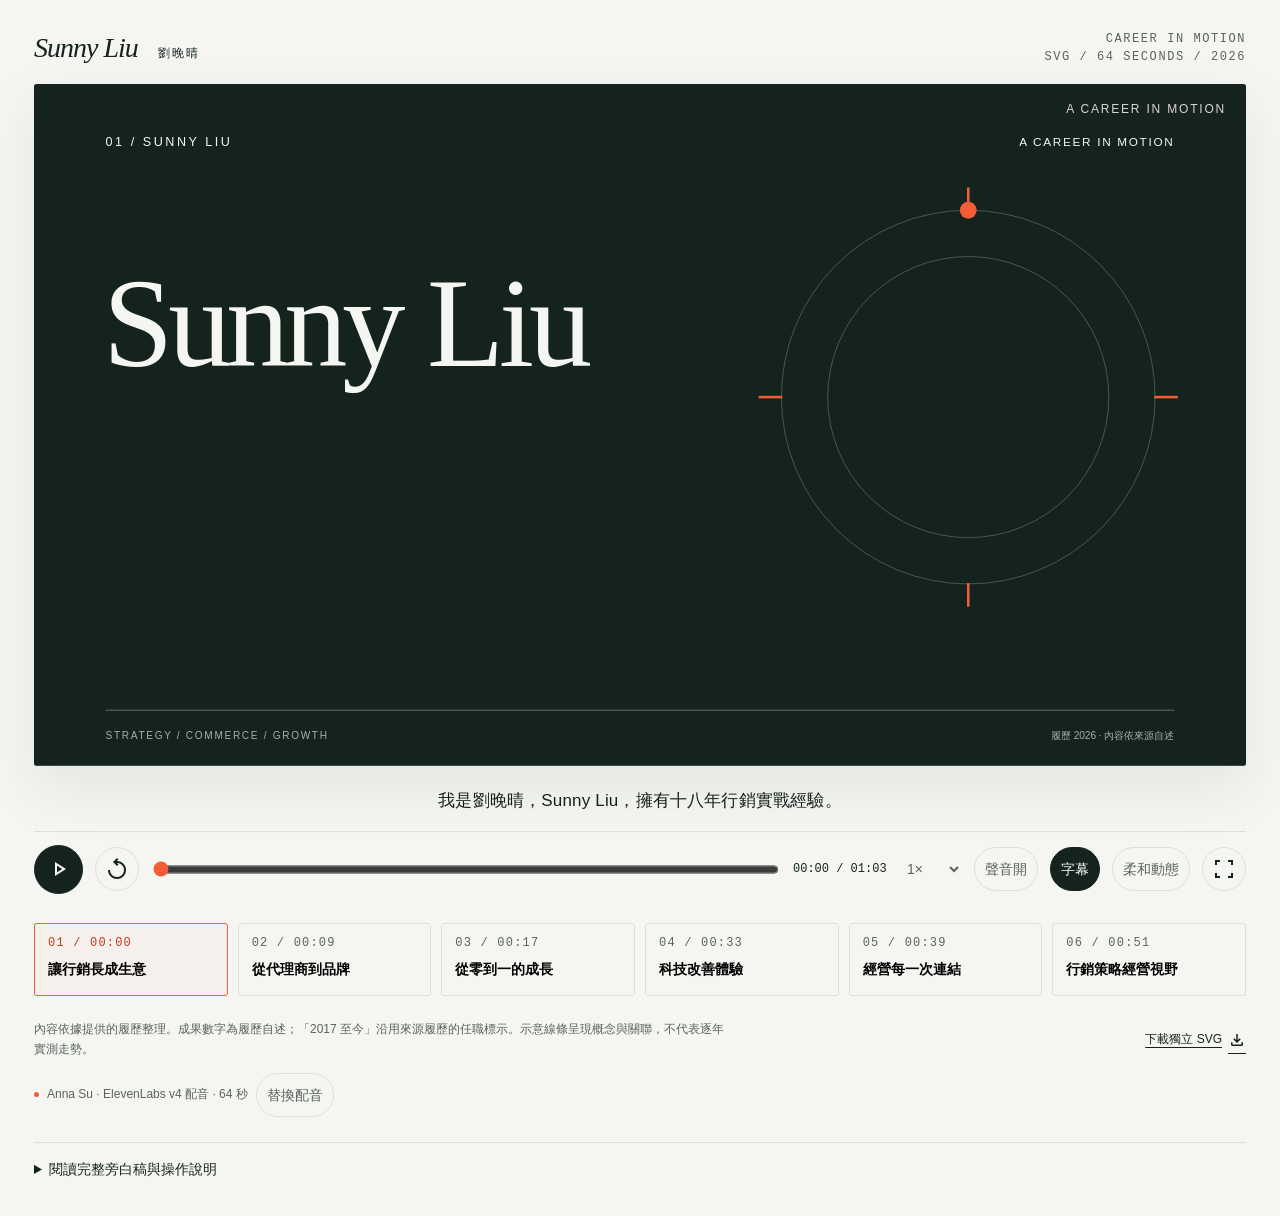
==== intro/index.html @ 987c5d1f "Publish approved Sunny Liu résumé v4" ====
<!doctype html>
<html lang="zh-Hant">
<head><meta charset="utf-8"><meta name="viewport" content="width=device-width,initial-scale=1"><title>Sunny Liu 劉晚晴｜SVG 職涯介紹</title><meta name="description" content="以 SVG 動態敘事呈現 Sunny Liu 的品牌行銷與電商成長經驗。"><style>
:root{--paper:#F5F6F2;--ink:#15231F;--red:#F35D38;--muted:#58645C;--line:#DDE1D9;--panel:#E9ECE4;color-scheme:light}*{box-sizing:border-box}body{margin:0;background:var(--paper);color:var(--ink);font:15px/1.6 -apple-system,BlinkMacSystemFont,'Noto Sans CJK TC','Microsoft JhengHei',sans-serif}button,input,select{font:inherit}button,select{cursor:pointer}button:focus-visible,a:focus-visible,input:focus-visible,select:focus-visible{outline:3px solid var(--red);outline-offset:4px}button{touch-action:manipulation}header{max-width:1360px;padding:30px 34px 18px;margin:auto;display:flex;align-items:center;justify-content:space-between;gap:18px}.wordmark{font:italic 28px Georgia,'Times New Roman',serif;letter-spacing:-1px}.edition{font:11px/1.5 ui-monospace,monospace;letter-spacing:.13em;color:var(--muted);text-align:right}main{max-width:1360px;margin:auto;padding:0 34px 36px}.stage-wrap{position:relative;background:var(--ink);border-radius:3px;overflow:hidden;box-shadow:0 22px 58px #15231F14}.stage-wrap svg{display:block;width:100%;height:auto;aspect-ratio:16/9}.stage-wrap:fullscreen{display:grid;place-items:center;background:var(--ink)}.stage-wrap:fullscreen svg{max-height:100vh;width:auto;max-width:100vw}.top-indicator{position:absolute;right:20px;top:16px;color:#f5f6f2;mix-blend-mode:difference;font-size:10px;letter-spacing:.15em;pointer-events:none}.captions{min-height:65px;display:flex;align-items:center;justify-content:center;max-width:980px;margin:0 auto;text-align:center;padding:16px 18px 12px;font-size:17px;font-weight:500;letter-spacing:.01em}.captions.off{visibility:hidden}.transport{display:flex;align-items:center;gap:12px;flex-wrap:wrap;padding:13px 0;border-top:1px solid var(--line)}.iconbtn{display:grid;place-items:center;width:42px;height:42px;padding:0;border:1px solid var(--line);border-radius:50%;color:var(--ink);background:transparent}.iconbtn:hover{background:#E4E8DF}.iconbtn svg{width:17px;height:17px}.play{background:var(--ink);border-color:var(--ink);color:var(--paper);width:49px;height:49px}.play:hover{background:#32433B}.timeline{flex:1;min-width:130px;accent-color:var(--red);cursor:pointer;height:23px}.clock{font:12px ui-monospace,monospace;min-width:95px;white-space:nowrap}.speed{border:0;background:transparent;padding:8px 3px;color:var(--muted);font-size:12px}.textbtn{padding:7px 10px;border:1px solid var(--line);border-radius:25px;background:transparent;color:var(--muted);font-size:12px;white-space:nowrap}.textbtn[aria-pressed="true"]{background:var(--ink);border-color:var(--ink);color:var(--paper)}.chapters{display:grid;grid-template-columns:repeat(6,1fr);gap:10px;margin:16px 0 24px}.chapter{padding:12px 13px 14px;border:1px solid var(--line);background:transparent;text-align:left;position:relative;overflow:hidden;border-radius:3px}.chapter small{display:block;color:var(--muted);font:10px ui-monospace,monospace;letter-spacing:.1em;margin-bottom:6px}.chapter span{font-size:13px;font-weight:600}.chapter[aria-current="true"]{border-color:var(--red);background:#F35D3809}.chapter[aria-current="true"] small{color:#B6381C}.chapter:after{content:'';position:absolute;bottom:0;left:0;height:2px;width:var(--progress,0%);background:var(--red)}.bottom{display:flex;justify-content:space-between;gap:24px;color:var(--muted);font-size:11px}.bottom p{margin:0;max-width:700px}.bottom a{color:var(--ink);text-underline-offset:4px;white-space:nowrap}.audio-note{display:flex;align-items:center;gap:8px;margin-top:14px;color:var(--muted);font-size:11px}.status-dot{width:5px;height:5px;border-radius:50%;background:var(--red)}details{border-top:1px solid var(--line);margin-top:25px;padding-top:15px;color:var(--muted);font-size:13px}summary{cursor:pointer;color:var(--ink)}.transcript{max-width:850px;columns:2;column-gap:30px}.transcript p{break-inside:avoid}input[type=file]{display:none}.noscript{background:#ffe9c6;padding:12px}body.embed header,body.embed .bottom,body.embed details{display:none}body.embed main{padding:0}body.embed .stage-wrap{border-radius:0;box-shadow:none}body.embed .transport,body.embed .chapters{margin-left:16px;margin-right:16px}body.embed .captions{font-size:15px}body.embed .audio-note{margin-left:16px;margin-bottom:15px}@media(max-width:760px){header{padding:18px 18px 12px}.wordmark{font-size:24px}.edition{font-size:9px}main{padding:0 14px 24px}.captions{font-size:14px;min-height:78px;padding:13px 10px;line-height:1.75}.transport{gap:9px}.play{width:43px;height:43px}.iconbtn{width:36px;height:36px}.timeline{flex:1;min-width:80px}.clock{font-size:10px;min-width:auto}.speed{font-size:11px}.transport .optional{display:inline-grid}.chapters{grid-template-columns:repeat(3,1fr);gap:7px;margin:12px 0 19px}.chapter{padding:10px}.chapter span{font-size:12px}.chapter small{font-size:9px}.bottom{display:block}.bottom a{display:inline-block;margin-top:10px}.transcript{columns:1}.top-indicator{font-size:7px;top:10px;right:12px}}@media(prefers-reduced-motion:reduce){*{scroll-behavior:auto!important}}
button.iconbtn,button.textbtn,.speed{min-width:44px;min-height:44px}.textbtn{font-size:14px}.speed{font-size:14px}.clock{min-height:44px;display:flex;align-items:center}@media(max-width:760px){.transport{gap:8px}.iconbtn{width:44px;height:44px}.captions{min-height:78px}.edition{font-size:10px}.audio-note{flex-wrap:wrap}.audio-note span{flex:1;min-width:120px}}
</style><style>/* Integrated accessibility refinement. */:root{--muted:#58645c}body{font-size:16px}.edition,.clock,.speed,.textbtn,.chapter small,.bottom,.audio-note,.top-indicator{font-size:12px}.chapter span,details,.speed,.textbtn{font-size:14px}.chapter[aria-current="true"] small{color:#bc3d20}.textbtn,.iconbtn{min-height:44px;min-width:44px}@media(max-width:760px){.edition,.clock,.chapter small,.bottom,.audio-note{font-size:12px}.chapter span,.speed,.textbtn{font-size:14px}.captions{font-size:16px}.iconbtn,.play{width:44px;height:44px}.transport{gap:8px}.clock{width:calc(100% - 160px);order:5}.timeline{min-width:100px}.chapter{padding:10px 7px}body.embed .captions{font-size:16px}}</style><style>/* Official Google Material Symbols subset embedded for offline playback. */@font-face{font-family:'Material Symbols Outlined';font-style:normal;font-weight:400;font-display:block;src:url([data-uri]) format('truetype')}.mi{font-family:'Material Symbols Outlined';font-weight:400;font-style:normal;font-size:24px;line-height:1;letter-spacing:normal;text-transform:none;display:inline-flex;align-items:center;justify-content:center;white-space:nowrap;word-wrap:normal;direction:ltr;vertical-align:middle;font-feature-settings:'liga';-webkit-font-feature-settings:'liga';-webkit-font-smoothing:antialiased;user-select:none;flex-shrink:0}.sr-only{position:absolute!important;width:1px!important;height:1px!important;padding:0!important;margin:-1px!important;overflow:hidden!important;clip:rect(0,0,0,0)!important;white-space:nowrap!important;border:0!important}.iconbtn .mi{font-size:24px}.bottom a{display:inline-flex;align-items:center;gap:6px}.bottom a .mi{font-size:18px}</style></head><body>
<header><div class="wordmark">Sunny Liu<span style="font:12px sans-serif;letter-spacing:.16em;margin-left:20px">劉晚晴</span></div><div class="edition">CAREER IN MOTION<br>SVG / 64 SECONDS / 2026</div></header>
<main><noscript><p class="noscript">此播放器需要 JavaScript。您可以開啟同資料夾的 sunny-liu-intro.svg 觀看獨立 SVG 動畫，或閱讀下方文字稿。</p></noscript><section aria-label="SVG 職涯介紹動畫" class="stage-wrap" id="stageWrap"><svg xmlns="http://www.w3.org/2000/svg" id="film" viewBox="0 0 1440 810" role="img" aria-labelledby="filmTitle filmDesc"><title id="filmTitle">Sunny Liu 劉晚晴：行銷策略，經營視野</title><desc id="filmDesc">64 秒 SVG 職涯介紹：十八年行銷，從廣告代理到寶島眼鏡電商，年營收從五十萬到破億，站內轉換率提升百分之十，CPA 降低百分之二十五以上，會員再購率百分之三十四。所有數字來自提供的履歷。</desc><rect x="0" y="0" width="1440" height="810" rx="0" fill="#F5F6F2" /><g class="scene" id="scene-0" data-start="0" style="display:inline"><rect x="0" y="0" width="1440" height="810" rx="0" fill="#15231F" /><text x="85" y="74" font-family="Arial,Noto Sans CJK TC,Microsoft JhengHei,sans-serif" font-size="15" font-weight="500" fill="#F5F6F2" text-anchor="start" letter-spacing="3">01  /  SUNNY LIU</text><text x="1355" y="74" font-family="Arial,Noto Sans CJK TC,Microsoft JhengHei,sans-serif" font-size="14" font-weight="400" fill="#F5F6F2" text-anchor="end" letter-spacing="2">A CAREER IN MOTION</text><text x="82" y="335" font-family="Georgia,Times New Roman,serif" font-size="150" font-weight="400" fill="#F5F6F2" text-anchor="start" letter-spacing="-6">Sunny Liu</text><g data-in="0.193856" data-dur="0.697881" data-dx="0" data-dy="28"><text x="91" y="430" font-family="Arial,Noto Sans CJK TC,Microsoft JhengHei,sans-serif" font-size="62" font-weight="600" fill="#F5F6F2" text-anchor="start" letter-spacing="10">劉晚晴</text></g><g data-in="0.96928" data-dur="0.697881" data-dx="0" data-dy="28"><text x="90" y="559" font-family="Arial,Noto Sans CJK TC,Microsoft JhengHei,sans-serif" font-size="46" font-weight="600" fill="#F5F6F2" text-anchor="start">讓行銷，長成生意。</text></g><g data-in="1.667161" data-dur="0.697881" data-dx="0" data-dy="28"><text x="93" y="611" font-family="Arial,Noto Sans CJK TC,Microsoft JhengHei,sans-serif" font-size="15" font-weight="400" fill="#98A79D" text-anchor="start" letter-spacing="2">MARKETING STRATEGY  ×  BUSINESS MINDSET</text></g><circle cx="1110" cy="372" r="222" fill="none" stroke="#526257" stroke-width="1" /><circle cx="1110" cy="372" r="167" fill="none" stroke="#526257" stroke-width="1" /><path d="M1110 150 A222 222 0 1 1 888 372" fill="none" stroke="#F35D38" stroke-width="8" stroke-linecap="round" stroke-linejoin="round" data-draw="0.116314" data-dur="1.938559" id="introArc" /><g data-travel="introArc" data-period="6.978814" data-offset="0.0"><circle cx="0" cy="0" r="10" fill="#F35D38" stroke="#F35D38" stroke-width="0" /></g><g data-rotate="1110,372,10.316940"><line x1="861" y1="372" x2="889" y2="372" stroke="#F35D38" stroke-width="3" /><line x1="1331" y1="372" x2="1359" y2="372" stroke="#F35D38" stroke-width="3" /><line x1="1110" y1="123" x2="1110" y2="151" stroke="#F35D38" stroke-width="3" /><line x1="1110" y1="593" x2="1110" y2="621" stroke="#F35D38" stroke-width="3" /></g><g data-in="0.387712" data-dur="1.008051" data-dx="0" data-dy="50"><text x="1110" y="412" font-family="Georgia,Times New Roman,serif" font-size="146" font-weight="400" fill="#F35D38" text-anchor="middle">18</text></g><g data-in="1.31822" data-dur="0.697881" data-dx="0" data-dy="28"><text x="1110" y="474" font-family="Arial,Noto Sans CJK TC,Microsoft JhengHei,sans-serif" font-size="23" font-weight="500" fill="#F5F6F2" text-anchor="middle">年 行 銷 實 戰</text></g><line x1="85" y1="744" x2="1355" y2="744" stroke="#697B71" stroke-width="1" /><text x="85" y="778" font-family="Arial,Noto Sans CJK TC,Microsoft JhengHei,sans-serif" font-size="12" font-weight="400" fill="#A4B2A7" text-anchor="start" letter-spacing="2">STRATEGY  /  COMMERCE  /  GROWTH</text><text x="1355" y="778" font-family="Arial,Noto Sans CJK TC,Microsoft JhengHei,sans-serif" font-size="12" font-weight="400" fill="#A4B2A7" text-anchor="end">履歷 2026 · 內容依來源自述</text></g><g class="scene" id="scene-1" data-start="9.15" style="display:none"><rect x="0" y="0" width="1440" height="810" rx="0" fill="#F5F6F2" /><text x="85" y="74" font-family="Arial,Noto Sans CJK TC,Microsoft JhengHei,sans-serif" font-size="15" font-weight="500" fill="#15231F" text-anchor="start" letter-spacing="3">02  /  SUNNY LIU</text><text x="1355" y="74" font-family="Arial,Noto Sans CJK TC,Microsoft JhengHei,sans-serif" font-size="14" font-weight="400" fill="#15231F" text-anchor="end" letter-spacing="2">THE CAREER SHIFT</text><g data-in="0.106261" data-dur="0.637563" data-dx="0" data-dy="28"><text x="85" y="219" font-family="Arial,Noto Sans CJK TC,Microsoft JhengHei,sans-serif" font-size="70" font-weight="700" fill="#15231F" text-anchor="start">從整合行銷</text></g><g data-in="0.495882" data-dur="0.637563" data-dx="0" data-dy="28"><text x="85" y="312" font-family="Arial,Noto Sans CJK TC,Microsoft JhengHei,sans-serif" font-size="70" font-weight="700" fill="#15231F" text-anchor="start">走向品牌經營</text></g><g data-in="0.850084" data-dur="0.637563" data-dx="0" data-dy="28"><text x="90" y="391" font-family="Arial,Noto Sans CJK TC,Microsoft JhengHei,sans-serif" font-size="25" font-weight="400" fill="#58645C" text-anchor="start">把跨媒體的視野</text></g><g data-in="1.098025" data-dur="0.637563" data-dx="0" data-dy="28"><text x="90" y="432" font-family="Arial,Noto Sans CJK TC,Microsoft JhengHei,sans-serif" font-size="25" font-weight="400" fill="#58645C" text-anchor="start">帶進品牌的每一個決策</text></g><path d="M795 192 L795 604" fill="none" stroke="#F35D38" stroke-width="4" stroke-linecap="round" stroke-linejoin="round" data-draw="0.283361" data-dur="2.266891" id="careerLine" /><g data-travel="careerLine" data-period="4.25042" data-offset="0.0"><circle cx="0" cy="0" r="7" fill="#F35D38" stroke="#F35D38" stroke-width="0" /></g><g data-in="0.425042" data-dur="0.637563" data-dx="0" data-dy="28"><circle cx="795" cy="233" r="12" fill="#F5F6F2" stroke="#F35D38" stroke-width="4" /><text x="835" y="230" font-family="Georgia,Times New Roman,serif" font-size="51" font-weight="400" fill="#15231F" text-anchor="start">2008—2017</text><text x="839" y="291" font-family="Arial,Noto Sans CJK TC,Microsoft JhengHei,sans-serif" font-size="27" font-weight="600" fill="#15231F" text-anchor="start">廣告代理｜副業務總監</text><text x="839" y="334" font-family="Arial,Noto Sans CJK TC,Microsoft JhengHei,sans-serif" font-size="20" font-weight="400" fill="#58645C" text-anchor="start">整合行銷 · 跨媒體專案</text></g><g data-in="5.808908" data-dur="0.637563" data-dx="0" data-dy="28"><circle cx="795" cy="488" r="12" fill="#F35D38" stroke="#F35D38" stroke-width="4" /><text x="835" y="486" font-family="Georgia,Times New Roman,serif" font-size="51" font-weight="400" fill="#15231F" text-anchor="start">2017—至今</text><text x="839" y="550" font-family="Arial,Noto Sans CJK TC,Microsoft JhengHei,sans-serif" font-size="33" font-weight="600" fill="#15231F" text-anchor="start">寶島眼鏡</text><text x="839" y="593" font-family="Arial,Noto Sans CJK TC,Microsoft JhengHei,sans-serif" font-size="24" font-weight="400" fill="#58645C" text-anchor="start">行銷部經理／電商事業主管</text></g><g data-in="1.416807" data-dur="0.637563" data-dx="0" data-dy="28"><rect x="90" y="533" width="175" height="113" rx="4" fill="#E6EAE2" /><circle cx="111" cy="557" r="4" fill="#F35D38" stroke="#F35D38" stroke-width="0" /><text x="108" y="590" font-family="Arial,Noto Sans CJK TC,Microsoft JhengHei,sans-serif" font-size="13" font-weight="500" fill="#58645C" text-anchor="start">INSIGHT</text><text x="108" y="622" font-family="Arial,Noto Sans CJK TC,Microsoft JhengHei,sans-serif" font-size="21" font-weight="600" fill="#15231F" text-anchor="start">市場洞察</text></g><g data-in="1.735588" data-dur="0.637563" data-dx="0" data-dy="28"><rect x="288" y="533" width="175" height="113" rx="4" fill="#E6EAE2" /><circle cx="309" cy="557" r="4" fill="#F35D38" stroke="#F35D38" stroke-width="0" /><text x="306" y="590" font-family="Arial,Noto Sans CJK TC,Microsoft JhengHei,sans-serif" font-size="13" font-weight="500" fill="#58645C" text-anchor="start">STRATEGY</text><text x="306" y="622" font-family="Arial,Noto Sans CJK TC,Microsoft JhengHei,sans-serif" font-size="21" font-weight="600" fill="#15231F" text-anchor="start">整合策略</text></g><g data-in="2.05437" data-dur="0.637563" data-dx="0" data-dy="28"><rect x="486" y="533" width="175" height="113" rx="4" fill="#E6EAE2" /><circle cx="507" cy="557" r="4" fill="#F35D38" stroke="#F35D38" stroke-width="0" /><text x="504" y="590" font-family="Arial,Noto Sans CJK TC,Microsoft JhengHei,sans-serif" font-size="13" font-weight="500" fill="#58645C" text-anchor="start">EXECUTION</text><text x="504" y="622" font-family="Arial,Noto Sans CJK TC,Microsoft JhengHei,sans-serif" font-size="21" font-weight="600" fill="#15231F" text-anchor="start">專案執行</text></g><line x1="85" y1="744" x2="1355" y2="744" stroke="#D5DBD2" stroke-width="1" /><text x="85" y="778" font-family="Arial,Noto Sans CJK TC,Microsoft JhengHei,sans-serif" font-size="12" font-weight="400" fill="#58645C" text-anchor="start" letter-spacing="2">STRATEGY  /  COMMERCE  /  GROWTH</text><text x="1355" y="778" font-family="Arial,Noto Sans CJK TC,Microsoft JhengHei,sans-serif" font-size="12" font-weight="400" fill="#58645C" text-anchor="end">履歷 2026 · 內容依來源自述</text></g><g class="scene" id="scene-2" data-start="17.58" style="display:none"><rect x="0" y="0" width="1440" height="810" rx="0" fill="#F5F6F2" /><text x="85" y="74" font-family="Arial,Noto Sans CJK TC,Microsoft JhengHei,sans-serif" font-size="15" font-weight="500" fill="#15231F" text-anchor="start" letter-spacing="3">03  /  SUNNY LIU</text><text x="1355" y="74" font-family="Arial,Noto Sans CJK TC,Microsoft JhengHei,sans-serif" font-size="14" font-weight="400" fill="#15231F" text-anchor="end" letter-spacing="2">BUILD. CONNECT. SCALE.</text><g data-in="0.075681" data-dur="0.681127" data-dx="0" data-dy="28"><text x="85" y="208" font-family="Arial,Noto Sans CJK TC,Microsoft JhengHei,sans-serif" font-size="63" font-weight="700" fill="#15231F" text-anchor="start">從零到一，讓成長發生。</text></g><g data-in="0.454085" data-dur="0.681127" data-dx="0" data-dy="28"><text x="90" y="263" font-family="Arial,Noto Sans CJK TC,Microsoft JhengHei,sans-serif" font-size="25" font-weight="400" fill="#58645C" text-anchor="start">寶島眼鏡｜電商年營收</text></g><g data-in="0.756808" data-dur="0.681127" data-dx="0" data-dy="28"><text x="90" y="463" font-family="Georgia,Times New Roman,serif" font-size="150" font-weight="400" fill="#15231F" text-anchor="start">50</text><text x="259" y="453" font-family="Arial,Noto Sans CJK TC,Microsoft JhengHei,sans-serif" font-size="61" font-weight="600" fill="#15231F" text-anchor="start">萬</text></g><path d="M401 406 C532 406 578 335 743 335 L837 335" fill="none" stroke="#F35D38" stroke-width="5" stroke-linecap="round" stroke-linejoin="round" data-draw="1.513615" data-dur="1.892019" id="revenuePath" /><path d="M819 322 L838 335 L819 348" fill="none" stroke="#F35D38" stroke-width="5" stroke-linecap="round" stroke-linejoin="round" /><g data-travel="revenuePath" data-period="4.540845" data-offset="0.151362"><circle cx="0" cy="0" r="9" fill="#F35D38" stroke="#F35D38" stroke-width="0" /></g><g data-in="2.421784" data-dur="0.946009" data-dx="0" data-dy="55"><text x="912" y="455" font-family="Georgia,Times New Roman,serif" font-size="170" font-weight="400" fill="#F35D38" text-anchor="start">1</text><text x="1001" y="446" font-family="Arial,Noto Sans CJK TC,Microsoft JhengHei,sans-serif" font-size="105" font-weight="600" fill="#F35D38" text-anchor="start">億+</text></g><g data-in="3.481315" data-dur="0.681127" data-dx="0" data-dy="28"><text x="910" y="496" font-family="Arial,Noto Sans CJK TC,Microsoft JhengHei,sans-serif" font-size="23" font-weight="600" fill="#15231F" text-anchor="start">從 50 萬，提升至破億規模</text></g><g data-in="4.01108" data-dur="0.681127" data-dx="0" data-dy="28"><text x="92" y="512" font-family="Arial,Noto Sans CJK TC,Microsoft JhengHei,sans-serif" font-size="17" font-weight="400" fill="#58645C" text-anchor="start">起點至成果｜原履歷未列幣別、達成年度與逐年數值</text></g><path d="M172 617 H1245" fill="none" stroke="#15231F" stroke-width="2" stroke-linecap="round" stroke-linejoin="round" data-draw="9.157371" data-dur="2.270423" id="platformPath" /><g data-in="9.157371" data-dur="0.756808" data-dx="0" data-dy="30"><rect x="90" y="570" width="268" height="103" rx="3" fill="#F5F6F2" stroke="#D5DBD2" /><text x="109" y="602" font-family="Arial,Noto Sans CJK TC,Microsoft JhengHei,sans-serif" font-size="12" font-weight="500" fill="#F35D38" text-anchor="start">01</text><text x="110" y="644" font-family="Arial,Noto Sans CJK TC,Microsoft JhengHei,sans-serif" font-size="27" font-weight="600" fill="#15231F" text-anchor="start">平台規劃</text><circle cx="323" cy="621" r="9" fill="#F5F6F2" stroke="#F35D38" stroke-width="2" /></g><g data-in="9.724977" data-dur="0.756808" data-dx="0" data-dy="30"><rect x="418" y="570" width="268" height="103" rx="3" fill="#F5F6F2" stroke="#D5DBD2" /><text x="437" y="602" font-family="Arial,Noto Sans CJK TC,Microsoft JhengHei,sans-serif" font-size="12" font-weight="500" fill="#F35D38" text-anchor="start">02</text><text x="438" y="644" font-family="Arial,Noto Sans CJK TC,Microsoft JhengHei,sans-serif" font-size="27" font-weight="600" fill="#15231F" text-anchor="start">測試驗證</text><circle cx="651" cy="621" r="9" fill="#F5F6F2" stroke="#F35D38" stroke-width="2" /></g><g data-in="10.292582" data-dur="0.756808" data-dx="0" data-dy="30"><rect x="746" y="570" width="268" height="103" rx="3" fill="#F5F6F2" stroke="#D5DBD2" /><text x="765" y="602" font-family="Arial,Noto Sans CJK TC,Microsoft JhengHei,sans-serif" font-size="12" font-weight="500" fill="#F35D38" text-anchor="start">03</text><text x="766" y="644" font-family="Arial,Noto Sans CJK TC,Microsoft JhengHei,sans-serif" font-size="27" font-weight="600" fill="#15231F" text-anchor="start">金物流整合</text><circle cx="979" cy="621" r="9" fill="#F5F6F2" stroke="#F35D38" stroke-width="2" /></g><g data-in="10.860188" data-dur="0.756808" data-dx="0" data-dy="30"><rect x="1074" y="570" width="268" height="103" rx="3" fill="#F5F6F2" stroke="#D5DBD2" /><text x="1093" y="602" font-family="Arial,Noto Sans CJK TC,Microsoft JhengHei,sans-serif" font-size="12" font-weight="500" fill="#F35D38" text-anchor="start">04</text><text x="1094" y="644" font-family="Arial,Noto Sans CJK TC,Microsoft JhengHei,sans-serif" font-size="27" font-weight="600" fill="#15231F" text-anchor="start">服務營運</text><circle cx="1307" cy="621" r="9" fill="#F5F6F2" stroke="#F35D38" stroke-width="2" /></g><g data-travel="platformPath" data-period="6.05446" data-offset="0.0"><circle cx="0" cy="0" r="5" fill="#F35D38" stroke="#F35D38" stroke-width="0" /></g><line x1="85" y1="744" x2="1355" y2="744" stroke="#D5DBD2" stroke-width="1" /><text x="85" y="778" font-family="Arial,Noto Sans CJK TC,Microsoft JhengHei,sans-serif" font-size="12" font-weight="400" fill="#58645C" text-anchor="start" letter-spacing="2">STRATEGY  /  COMMERCE  /  GROWTH</text><text x="1355" y="778" font-family="Arial,Noto Sans CJK TC,Microsoft JhengHei,sans-serif" font-size="12" font-weight="400" fill="#58645C" text-anchor="end">履歷 2026 · 內容依來源自述</text></g><g class="scene" id="scene-3" data-start="33.7" style="display:none"><rect x="0" y="0" width="1440" height="810" rx="0" fill="#15231F" /><text x="85" y="74" font-family="Arial,Noto Sans CJK TC,Microsoft JhengHei,sans-serif" font-size="15" font-weight="500" fill="#F5F6F2" text-anchor="start" letter-spacing="3">04  /  SUNNY LIU</text><text x="1355" y="74" font-family="Arial,Noto Sans CJK TC,Microsoft JhengHei,sans-serif" font-size="14" font-weight="400" fill="#F5F6F2" text-anchor="end" letter-spacing="2">EXPERIENCE DRIVES CONVERSION</text><g data-in="0.111607" data-dur="0.669643" data-dx="0" data-dy="28"><text x="85" y="197" font-family="Arial,Noto Sans CJK TC,Microsoft JhengHei,sans-serif" font-size="63" font-weight="700" fill="#F5F6F2" text-anchor="start">讓科技，貼近顧客。</text></g><g data-in="0.520833" data-dur="0.669643" data-dx="0" data-dy="28"><text x="91" y="255" font-family="Arial,Noto Sans CJK TC,Microsoft JhengHei,sans-serif" font-size="27" font-weight="400" fill="#B0BBAF" text-anchor="start">AI 推薦 × AR 試戴</text></g><path d="M173 464 C255 377 437 377 522 464 M173 464 C261 538 437 538 522 464" fill="none" stroke="#526257" stroke-width="2" stroke-linecap="round" stroke-linejoin="round" data-draw="0.372024" data-dur="2.083333" id="recommendLoop" /><g data-in="0.520833" data-dur="0.669643" data-dx="0" data-dy="28"><circle cx="173" cy="464" r="14" fill="#F35D38" stroke="#F35D38" stroke-width="0" /><circle cx="173" cy="464" r="29" fill="none" stroke="#526257" stroke-width="1" /></g><g data-in="0.744048" data-dur="0.669643" data-dx="0" data-dy="28"><circle cx="350" cy="395" r="14" fill="#F35D38" stroke="#F35D38" stroke-width="0" /><circle cx="350" cy="395" r="29" fill="none" stroke="#526257" stroke-width="1" /></g><g data-in="0.967262" data-dur="0.669643" data-dx="0" data-dy="28"><circle cx="350" cy="533" r="14" fill="#F35D38" stroke="#F35D38" stroke-width="0" /><circle cx="350" cy="533" r="29" fill="none" stroke="#526257" stroke-width="1" /></g><g data-in="1.190476" data-dur="0.669643" data-dx="0" data-dy="28"><circle cx="522" cy="464" r="14" fill="#F35D38" stroke="#F35D38" stroke-width="0" /><circle cx="522" cy="464" r="29" fill="none" stroke="#526257" stroke-width="1" /></g><path d="M145 446 L186 446 L205 493 Q215 520 247 520 L285 520 Q318 520 323 485 L326 451 Q293 431 256 431 Q218 431 186 446 M326 451 Q349 440 371 451 M371 451 L374 485 Q379 520 412 520 L450 520 Q482 520 492 493 L511 446 Q479 431 441 431 Q404 431 371 451 M511 446 L552 446" fill="none" stroke="#F5F6F2" stroke-width="5" stroke-linecap="round" stroke-linejoin="round" data-draw="0.818452" data-dur="2.157738" id="glassesLine" /><g data-travel="recommendLoop" data-period="4.464286" data-offset="0.0"><circle cx="0" cy="0" r="5" fill="#F35D38" stroke="#F35D38" stroke-width="0" /></g><g data-in="2.008929" data-dur="0.669643" data-dx="0" data-dy="28"><text x="350" y="607" font-family="Arial,Noto Sans CJK TC,Microsoft JhengHei,sans-serif" font-size="21" font-weight="500" fill="#B0BBAF" text-anchor="middle">更貼近需求的推薦與試戴體驗</text></g><line x1="695" y1="322" x2="695" y2="661" stroke="#526257" stroke-width="1" /><g data-in="2.455357" data-dur="0.967262" data-dx="0" data-dy="50"><text x="770" y="516" font-family="Georgia,Times New Roman,serif" font-size="162" font-weight="400" fill="#F35D38" text-anchor="start" letter-spacing="-7">+10%</text></g><g data-in="3.348214" data-dur="0.669643" data-dx="0" data-dy="28"><text x="779" y="586" font-family="Arial,Noto Sans CJK TC,Microsoft JhengHei,sans-serif" font-size="35" font-weight="600" fill="#F5F6F2" text-anchor="start">站內轉換率提升</text></g><g data-in="3.943452" data-dur="0.669643" data-dx="0" data-dy="28"><text x="782" y="636" font-family="Arial,Noto Sans CJK TC,Microsoft JhengHei,sans-serif" font-size="21" font-weight="400" fill="#A5B3A8" text-anchor="start">AI 推薦與 AR 試戴導入成果</text></g><line x1="85" y1="744" x2="1355" y2="744" stroke="#697B71" stroke-width="1" /><text x="85" y="778" font-family="Arial,Noto Sans CJK TC,Microsoft JhengHei,sans-serif" font-size="12" font-weight="400" fill="#A4B2A7" text-anchor="start" letter-spacing="2">STRATEGY  /  COMMERCE  /  GROWTH</text><text x="1355" y="778" font-family="Arial,Noto Sans CJK TC,Microsoft JhengHei,sans-serif" font-size="12" font-weight="400" fill="#A4B2A7" text-anchor="end">履歷 2026 · 內容依來源自述</text></g><g class="scene" id="scene-4" data-start="39.95" style="display:none"><rect x="0" y="0" width="1440" height="810" rx="0" fill="#F5F6F2" /><text x="85" y="74" font-family="Arial,Noto Sans CJK TC,Microsoft JhengHei,sans-serif" font-size="15" font-weight="500" fill="#15231F" text-anchor="start" letter-spacing="3">05  /  SUNNY LIU</text><text x="1355" y="74" font-family="Arial,Noto Sans CJK TC,Microsoft JhengHei,sans-serif" font-size="14" font-weight="400" fill="#15231F" text-anchor="end" letter-spacing="2">EVERY CONNECTION COUNTS</text><g data-in="0.155286" data-dur="0.698788" data-dx="0" data-dy="28"><text x="85" y="193" font-family="Arial,Noto Sans CJK TC,Microsoft JhengHei,sans-serif" font-size="65" font-weight="700" fill="#15231F" text-anchor="start">經營每一次連結</text></g><g data-in="0.621145" data-dur="0.698788" data-dx="0" data-dy="28"><text x="90" y="250" font-family="Arial,Noto Sans CJK TC,Microsoft JhengHei,sans-serif" font-size="26" font-weight="400" fill="#58645C" text-anchor="start">讓通路與會員，形成持續成長的循環</text></g><line x1="722" y1="321" x2="722" y2="677" stroke="#D5DBD2" stroke-width="1" /><path d="M131 362 C238 362 222 438 294 438 M131 515 C238 515 222 438 294 438" fill="none" stroke="#F35D38" stroke-width="3" stroke-linecap="round" stroke-linejoin="round" data-draw="0.854074" data-dur="1.552862" id="omoMerge" /><g data-travel="omoMerge" data-period="5.435017" data-offset="0.0"><circle cx="0" cy="0" r="6" fill="#F35D38" stroke="#F35D38" stroke-width="0" /></g><g data-in="0.621145" data-dur="0.698788" data-dx="0" data-dy="28"><rect x="85" y="331" width="145" height="64" rx="30" fill="#F5F6F2" stroke="#15231F" /><text x="157" y="373" font-family="Arial,Noto Sans CJK TC,Microsoft JhengHei,sans-serif" font-size="22" font-weight="600" fill="#15231F" text-anchor="middle">線上</text><rect x="85" y="484" width="145" height="64" rx="30" fill="#F5F6F2" stroke="#15231F" /><text x="157" y="526" font-family="Arial,Noto Sans CJK TC,Microsoft JhengHei,sans-serif" font-size="22" font-weight="600" fill="#15231F" text-anchor="middle">線下</text></g><g data-in="2.018721" data-dur="0.698788" data-dx="0" data-dy="28"><text x="480" y="469" font-family="Georgia,Times New Roman,serif" font-size="89" font-weight="400" fill="#15231F" text-anchor="middle">−25%+</text><text x="480" y="524" font-family="Arial,Noto Sans CJK TC,Microsoft JhengHei,sans-serif" font-size="24" font-weight="500" fill="#58645C" text-anchor="middle">CPA 降低</text></g><g data-in="2.717508" data-dur="0.698788" data-dx="0" data-dy="28"><text x="90" y="639" font-family="Arial,Noto Sans CJK TC,Microsoft JhengHei,sans-serif" font-size="23" font-weight="600" fill="#15231F" text-anchor="start">OMO 跨通路資源整合</text></g><path d="M1105 351 A129 129 0 1 1 976 480 A129 129 0 0 1 1105 351" fill="none" stroke="#D5DBD2" stroke-width="12" stroke-linecap="round" stroke-linejoin="round" data-draw="5.279731" data-dur="1.941077" id="memberLoop" /><path d="M1105 351 A129 129 0 0 1 1214 549" fill="none" stroke="#F35D38" stroke-width="12" stroke-linecap="round" stroke-linejoin="round" data-draw="5.667946" data-dur="1.630505" id="memberRate" /><g data-travel="memberLoop" data-period="4.658586" data-offset="0.776431"><circle cx="0" cy="0" r="7" fill="#F35D38" stroke="#F35D38" stroke-width="0" /></g><g data-in="5.667946" data-dur="0.698788" data-dx="0" data-dy="28"><text x="1105" y="501" font-family="Georgia,Times New Roman,serif" font-size="91" font-weight="400" fill="#F35D38" text-anchor="middle">34%</text><text x="1105" y="546" font-family="Arial,Noto Sans CJK TC,Microsoft JhengHei,sans-serif" font-size="23" font-weight="600" fill="#15231F" text-anchor="middle">會員再購率</text></g><g data-in="4.658586" data-dur="0.698788" data-dx="0" data-dy="28"><text x="818" y="392" font-family="Arial,Noto Sans CJK TC,Microsoft JhengHei,sans-serif" font-size="22" font-weight="600" fill="#15231F" text-anchor="start">分群</text><text x="803" y="475" font-family="Arial,Noto Sans CJK TC,Microsoft JhengHei,sans-serif" font-size="22" font-weight="600" fill="#15231F" text-anchor="start">再行銷</text><text x="818" y="558" font-family="Arial,Noto Sans CJK TC,Microsoft JhengHei,sans-serif" font-size="22" font-weight="600" fill="#15231F" text-anchor="start">再購</text></g><g data-in="7.065522" data-dur="0.698788" data-dx="0" data-dy="28"><text x="850" y="639" font-family="Arial,Noto Sans CJK TC,Microsoft JhengHei,sans-serif" font-size="23" font-weight="600" fill="#15231F" text-anchor="start">CRM 精準會員經營</text></g><line x1="85" y1="744" x2="1355" y2="744" stroke="#D5DBD2" stroke-width="1" /><text x="85" y="778" font-family="Arial,Noto Sans CJK TC,Microsoft JhengHei,sans-serif" font-size="12" font-weight="400" fill="#58645C" text-anchor="start" letter-spacing="2">STRATEGY  /  COMMERCE  /  GROWTH</text><text x="1355" y="778" font-family="Arial,Noto Sans CJK TC,Microsoft JhengHei,sans-serif" font-size="12" font-weight="400" fill="#58645C" text-anchor="end">履歷 2026 · 內容依來源自述</text></g><g class="scene" id="scene-5" data-start="51.48" style="display:none"><rect x="0" y="0" width="1440" height="810" rx="0" fill="#15231F" /><text x="85" y="74" font-family="Arial,Noto Sans CJK TC,Microsoft JhengHei,sans-serif" font-size="15" font-weight="500" fill="#F5F6F2" text-anchor="start" letter-spacing="3">06  /  SUNNY LIU</text><text x="1355" y="74" font-family="Arial,Noto Sans CJK TC,Microsoft JhengHei,sans-serif" font-size="14" font-weight="400" fill="#F5F6F2" text-anchor="end" letter-spacing="2">STRATEGY WITH AN OWNER’S MINDSET</text><g data-in="0.07792" data-dur="0.857118" data-dx="0" data-dy="45"><text x="85" y="214" font-family="Arial,Noto Sans CJK TC,Microsoft JhengHei,sans-serif" font-size="80" font-weight="700" fill="#F5F6F2" text-anchor="start">行銷策略</text><text x="85" y="318" font-family="Arial,Noto Sans CJK TC,Microsoft JhengHei,sans-serif" font-size="80" font-weight="700" fill="#F5F6F2" text-anchor="start">經營視野</text></g><path d="M93 389 H246 C310 389 307 455 375 455 H555 C627 455 630 389 702 389 H800" fill="none" stroke="#F35D38" stroke-width="4" stroke-linecap="round" stroke-linejoin="round" data-draw="0.545439" data-dur="2.493433" id="finalPath" /><g data-travel="finalPath" data-period="6.233583" data-offset="0.0"><circle cx="0" cy="0" r="7" fill="#F35D38" stroke="#F35D38" stroke-width="0" /></g><g data-in="0.623358" data-dur="0.701278" data-dx="0" data-dy="28"><text x="90" y="515" font-family="Arial,Noto Sans CJK TC,Microsoft JhengHei,sans-serif" font-size="28" font-weight="600" fill="#F5F6F2" text-anchor="start">品牌洞察</text></g><g data-in="1.051917" data-dur="0.701278" data-dx="0" data-dy="28"><text x="360" y="515" font-family="Arial,Noto Sans CJK TC,Microsoft JhengHei,sans-serif" font-size="28" font-weight="600" fill="#F5F6F2" text-anchor="start">電商成長</text></g><g data-in="1.480476" data-dur="0.701278" data-dx="0" data-dy="28"><text x="640" y="515" font-family="Arial,Noto Sans CJK TC,Microsoft JhengHei,sans-serif" font-size="28" font-weight="600" fill="#F5F6F2" text-anchor="start">損益管理</text></g><g data-in="7.44134" data-dur="0.935037" data-dx="0" data-dy="32"><text x="86" y="646" font-family="Georgia,Times New Roman,serif" font-size="87" font-weight="400" fill="#F5F6F2" text-anchor="start" letter-spacing="-3">Sunny Liu</text><text x="565" y="641" font-family="Arial,Noto Sans CJK TC,Microsoft JhengHei,sans-serif" font-size="38" font-weight="600" fill="#F5F6F2" text-anchor="start">劉晚晴</text></g><g data-in="8.103658" data-dur="0.701278" data-dx="0" data-dy="28"><text x="91" y="697" font-family="Arial,Noto Sans CJK TC,Microsoft JhengHei,sans-serif" font-size="13" font-weight="400" fill="#92A195" text-anchor="start" letter-spacing="1.8">MARKETING MANAGER  /  E-COMMERCE BUSINESS OWNER</text></g><defs><clipPath id="portraitClip"><rect x="955" y="154" width="339" height="542" rx="2" /></clipPath></defs><g data-in="0.935037" data-dur="1.246717" data-dx="30" data-dy="0"><image href="[data-uri]" x="955" y="125" width="339" height="594" preserveAspectRatio="xMidYMid slice" clip-path="url(#portraitClip)" /></g><path d="M980 155 H955 V181 M1270 155 H1294 V181 M955 670 V696 H981 M1268 696 H1294 V670" fill="none" stroke="#F35D38" stroke-width="3" stroke-linecap="round" stroke-linejoin="round" data-draw="1.402556" data-dur="1.558396" id="portraitFrame" /><line x1="85" y1="744" x2="1355" y2="744" stroke="#697B71" stroke-width="1" /><text x="85" y="778" font-family="Arial,Noto Sans CJK TC,Microsoft JhengHei,sans-serif" font-size="12" font-weight="400" fill="#A4B2A7" text-anchor="start" letter-spacing="2">STRATEGY  /  COMMERCE  /  GROWTH</text><text x="1355" y="778" font-family="Arial,Noto Sans CJK TC,Microsoft JhengHei,sans-serif" font-size="12" font-weight="400" fill="#A4B2A7" text-anchor="end">履歷 2026 · 內容依來源自述</text></g></svg><div class="top-indicator" aria-hidden="true">A CAREER IN MOTION</div></section>
<div class="captions" id="captions" aria-live="off"></div>
<div class="transport" role="group" aria-label="播放控制"><button class="iconbtn play" id="play" aria-label="播放動畫" title="播放 / 暫停（空白鍵）"><span id="playIcon" class="mi" aria-hidden="true">play_arrow</span></button><button class="iconbtn" id="replay" aria-label="從頭播放" title="從頭播放（R）"><span class="mi" aria-hidden="true">replay</span></button><input class="timeline" id="seek" aria-label="動畫進度" type="range" min="0" max="63.76" value="0" step="0.05"><span class="clock" id="clock">00:00 / 01:04</span><select class="speed" id="speed" aria-label="播放速度"><option value="0.75">0.75×</option><option value="1" selected>1×</option><option value="1.25">1.25×</option><option value="1.5">1.5×</option></select><button class="textbtn" id="mute" aria-pressed="false" title="切換靜音">聲音開</button><button class="textbtn" id="cc" aria-pressed="true" title="切換字幕">字幕</button><button class="textbtn optional" id="motion" aria-pressed="false" title="降低動態效果">柔和動態</button><button class="iconbtn optional" id="fullscreen" aria-label="全螢幕"><span id="fullscreenIcon" class="mi" aria-hidden="true">fullscreen</span></button></div>
<nav class="chapters" id="chapters" aria-label="動畫章節"></nav>
<div class="bottom"><p>內容依據提供的履歷整理。成果數字為履歷自述；「2017 至今」沿用來源履歷的任職標示。示意線條呈現概念與關聯，不代表逐年實測走勢。</p><a href="sunny-liu-intro.svg" download>下載獨立 SVG <span class="mi" aria-hidden="true">download</span></a></div>
<div class="audio-note"><span class="status-dot"></span><span id="audioStatus">Anna Su · ElevenLabs v4 配音 · 64 秒</span><button class="textbtn" id="loadAudio">替換配音</button><input type="file" accept="audio/*" id="audioFile"><audio id="voice" preload="auto" src="[data-uri]"></audio></div>
<details><summary>閱讀完整旁白稿與操作說明</summary><div class="transcript" id="transcript"></div><p>操作：空白鍵播放／暫停 · 左右方向鍵前後移動 5 秒 · R 重新播放 · M 切換柔和動態。播放器完全使用向量圖形與文字；不需連線、外部字型或追蹤服務。</p><p id="audioExplain">已加入依指定文字生成的 Anna Su v4 配音，非本人聲音複製。字幕依句子與波形停頓估計對齊，非逐字時間戳。此版配音已由使用者確認；可載入本機音訊預覽替換，不會上傳。</p></details></main>
<script id="scene-data" type="application/json">[{"index": 1, "title": "讓行銷長成生意", "start": 0, "end": 9.15, "narration": "我是劉晚晴，Sunny Liu，擁有十八年行銷實戰經驗。\n我以數據做決策，也用經營者的視角看待行銷。", "captions": [{"at": 0, "until": 4.75, "text": "我是劉晚晴，Sunny Liu，擁有十八年行銷實戰經驗。"}, {"at": 4.75, "until": 9.15, "text": "我以數據做決策，也用經營者的視角看待行銷。"}]}, {"index": 2, "title": "從代理商到品牌", "start": 9.15, "end": 17.58, "narration": "職涯前九年，我在廣告代理商累積整合行銷與跨媒體專案經驗。二〇一七年，我轉向品牌端，", "captions": [{"at": 0.0, "until": 5.8, "text": "職涯前九年，我在廣告代理商累積整合行銷與跨媒體專案經驗。"}, {"at": 5.8, "until": 8.43, "text": "二〇一七年，我轉向品牌端，"}]}, {"index": 3, "title": "從零到一的成長", "start": 17.58, "end": 33.7, "narration": "主導寶島眼鏡電商從零到一的建置，並帶領團隊，將電商年營收從五十萬，提升至破億規模。\n從平台規劃、測試，到金流與物流整合，我將行銷策略落實為可以營運的服務。", "captions": [{"text": "主導寶島眼鏡電商從零到一的建置，並帶領團隊，將電商年營收從五十萬，提升至破億規模。", "at": 0.0, "until": 8.72}, {"text": "從平台規劃、測試，到金流與物流整合，我將行銷策略落實為可以營運的服務。", "at": 8.72, "until": 16.12}]}, {"index": 4, "title": "科技改善體驗", "start": 33.7, "end": 39.95, "narration": "透過導入人工智慧推薦與擴增實境試戴，站內轉換率提升百分之十。", "captions": [{"at": 0.0, "until": 3.7, "text": "透過導入人工智慧推薦與擴增實境試戴，"}, {"at": 3.7, "until": 6.25, "text": "站內轉換率提升百分之十。"}]}, {"index": 5, "title": "經營每一次連結", "start": 39.95, "end": 51.48, "narration": "整合線上與線下資源，讓單次轉換成本降低百分之二十五以上；運用會員分群與精準再行銷，創造百分之三十四的會員再購率。", "captions": [{"at": 0.0, "until": 2.27, "text": "整合線上與線下資源，"}, {"at": 2.27, "until": 5.75, "text": "讓單次轉換成本降低百分之二十五以上；"}, {"at": 5.75, "until": 8.53, "text": "運用會員分群與精準再行銷，"}, {"at": 8.53, "until": 11.53, "text": "創造百分之三十四的會員再購率。"}]}, {"index": 6, "title": "行銷策略經營視野", "start": 51.48, "end": 63.76, "narration": "從品牌洞察、電商成長，到損益管理，我專注讓行銷投入，轉化為持續的商業成果。\n劉晚晴，Sunny Liu。行銷策略，經營視野。", "captions": [{"at": 0.0, "until": 3.6, "text": "從品牌洞察、電商成長，到損益管理，"}, {"at": 3.6, "until": 7.82, "text": "我專注讓行銷投入，轉化為持續的商業成果。"}, {"at": 7.82, "until": 12.28, "text": "劉晚晴，Sunny Liu。行銷策略，經營視野。"}]}]</script><script>
(()=>{'use strict';const S=JSON.parse(document.getElementById('scene-data').textContent),D=63.76,$=id=>document.getElementById(id);const svg=$('film'),groups=[...svg.querySelectorAll('.scene')],seek=$('seek'),voice=$('voice');let t=0,playing=false,speed=1,last=0,raf=0,reduced=matchMedia('(prefers-reduced-motion: reduce)').matches,hasAudio=true,emitAt=0,audioURL=null;const clamp=(v,a=0,b=1)=>Math.max(a,Math.min(b,v)),ease=v=>1-Math.pow(1-clamp(v),3),fmt=n=>String(Math.floor(n/60)).padStart(2,'0')+':'+String(Math.floor(n%60)).padStart(2,'0');if(new URLSearchParams(location.search).get('embed')==='1')document.body.classList.add('embed');
$('chapters').innerHTML=S.map((s,i)=>`<button class="chapter" data-index="${i}" aria-current="${i===0}"><small>${String(i+1).padStart(2,'0')} / ${fmt(s.start)}</small><span>${s.title}</span></button>`).join('');$('transcript').innerHTML=S.map(s=>`<p><strong>${fmt(s.start)} ${s.title}</strong><br>${s.narration}</p>`).join('');
const reveal=[...svg.querySelectorAll('[data-in]')],paths=[...svg.querySelectorAll('[data-draw]')];paths.forEach(el=>{el.dataset.length=el.getTotalLength();el.style.strokeDasharray=el.dataset.length});
function setMotion(){ $('motion').setAttribute('aria-pressed',String(reduced)); }setMotion();
function draw(time){t=clamp(time,0,D);let ix=S.findIndex(s=>t>=s.start&&t<s.end);if(ix<0)ix=S.length-1;const scene=S[ix],local=t-scene.start;groups.forEach((g,i)=>{const ss=S[i],elapsed=t-ss.start;let opacity=(elapsed>=0&&t<ss.end)?1:0;if(i===S.length-1&&t>=ss.end)opacity=1;g.style.display=opacity?'inline':'none';g.setAttribute('aria-hidden',String(!opacity));g.style.opacity=opacity;});
reveal.forEach(el=>{const st=Number(el.closest('.scene').dataset.start),q=ease((t-st-Number(el.dataset.in))/Number(el.dataset.dur||.85));el.style.opacity=reduced?(t>=st?1:0):q;el.setAttribute('transform',`translate(${reduced?0:(1-q)*Number(el.dataset.dx||0)} ${reduced?0:(1-q)*Number(el.dataset.dy||28)})`)});
paths.forEach(el=>{const st=Number(el.closest('.scene').dataset.start),q=reduced?1:ease((t-st-Number(el.dataset.draw))/Number(el.dataset.dur||1.5));el.style.strokeDashoffset=Number(el.dataset.length)*(1-q)});
svg.querySelectorAll('[data-rotate]').forEach(el=>{const st=Number(el.closest('.scene').dataset.start);const [cx,cy,rate]=el.dataset.rotate.split(',').map(Number);el.setAttribute('transform',`rotate(${reduced?0:Math.max(0,t-st)*rate} ${cx} ${cy})`)});
svg.querySelectorAll('[data-travel]').forEach(el=>{const st=Number(el.closest('.scene').dataset.start),p=svg.querySelector('#'+el.dataset.travel),period=Number(el.dataset.period||7),start=Number(el.dataset.offset||0);let prog=reduced?.65:((Math.max(0,t-st)+start)%period)/period;const pt=p.getPointAtLength(p.getTotalLength()*prog);el.setAttribute('transform',`translate(${pt.x} ${pt.y})`)});
svg.querySelectorAll('[data-scale]').forEach(el=>{const st=Number(el.closest('.scene').dataset.start),q=ease((t-st-Number(el.dataset.scale))/1.3);const [cx,cy]=el.dataset.origin.split(',').map(Number),sc=reduced?1:.08+.92*q;el.setAttribute('transform',`translate(${cx} ${cy}) scale(${sc}) translate(${-cx} ${-cy})`)});
const cap=scene.captions.find(c=>local>=c.at&&local<c.until);$('captions').textContent=cap?cap.text:scene.captions[scene.captions.length-1].text;seek.value=t;seek.setAttribute('aria-valuetext',`${fmt(t)}，共 ${fmt(D)}，${scene.title}`);$('clock').textContent=fmt(t)+' / '+fmt(D);document.querySelectorAll('.chapter').forEach((b,i)=>{b.setAttribute('aria-current',String(i===ix));b.style.setProperty('--progress',`${i<ix?100:i===ix?clamp(local/(scene.end-scene.start))*100:0}%`)});if(parent!==window&&performance.now()-emitAt>500){parent.postMessage({type:'sunny-intro-state',time:t,playing,duration:D},'*');emitAt=performance.now()}}
function audioTime(){return hasAudio&&isFinite(voice.duration)&&voice.duration>0?voice.currentTime/voice.duration*D:t}function syncAudio(){if(hasAudio&&isFinite(voice.duration)){voice.currentTime=t/D*voice.duration;voice.playbackRate=speed}}
function icon(){ $('play').setAttribute('aria-label',playing?'暫停動畫':'播放動畫');$('playIcon').textContent=playing?'pause':'play_arrow'; }
function frame(now){if(!playing)return;if(!last)last=now;const dt=Math.min((now-last)/1000,.25);last=now;draw(hasAudio?(voice.paused?t:audioTime()):t+dt*speed);if(t>=D){pause();return}raf=requestAnimationFrame(frame)}
function play(){if(t>=D-.01)draw(0);if(playing)return;playing=true;last=0;syncAudio();if(hasAudio)voice.play().catch(()=>{hasAudio=false;$('audioStatus').textContent='瀏覽器未能播放音訊，已切回字幕版；可重整後再按播放'});icon();raf=requestAnimationFrame(frame)}function pause(){playing=false;cancelAnimationFrame(raf);voice.pause();icon()}function goto(time){draw(time);syncAudio()}function replay(){pause();goto(0);play()}$('play').onclick=()=>playing?pause():play();$('replay').onclick=replay;seek.oninput=e=>goto(Number(e.target.value));$('speed').onchange=e=>{speed=Number(e.target.value);voice.playbackRate=speed};$('cc').onclick=()=>{const off=$('captions').classList.toggle('off');$('cc').setAttribute('aria-pressed',String(!off))};$('motion').onclick=()=>{reduced=!reduced;setMotion();draw(t)};$('fullscreen').onclick=()=>{if(document.fullscreenElement)document.exitFullscreen?.();else $('stageWrap').requestFullscreen?.()};$('chapters').onclick=e=>{const b=e.target.closest('[data-index]');if(b)goto(S[Number(b.dataset.index)].start+.01)};document.addEventListener('keydown',e=>{if(/INPUT|SELECT|TEXTAREA|BUTTON/.test(e.target.tagName))return;if(e.code==='Space'){e.preventDefault();playing?pause():play()}if(e.code==='ArrowRight'){e.preventDefault();goto(t+5)}if(e.code==='ArrowLeft'){e.preventDefault();goto(t-5)}if(e.key.toLowerCase()==='r')replay();if(e.key.toLowerCase()==='m'){reduced=!reduced;setMotion();draw(t)}});
$('mute').onclick=()=>{voice.muted=!voice.muted;$('mute').setAttribute('aria-pressed',String(voice.muted));$('mute').textContent=voice.muted?'已靜音':'聲音開'};$('loadAudio').onclick=()=>$('audioFile').click();$('audioFile').onchange=e=>{const file=e.target.files[0];if(!file)return;pause();if(audioURL)URL.revokeObjectURL(audioURL);audioURL=URL.createObjectURL(file);voice.src=audioURL;voice.onloadedmetadata=()=>{hasAudio=true;goto(t);$('audioStatus').textContent=`已載入本機配音：${file.name} · ${fmt(voice.duration)}`;$('audioExplain').textContent='音訊僅在本機播放器內使用，並未上傳。視覺時間軸已等比配合載入的音訊。'};voice.onerror=()=>{hasAudio=false;$('audioStatus').textContent='音訊格式無法讀取，請改用 MP3、WAV 或 M4A。'}};voice.onended=()=>{draw(D);pause()};window.addEventListener('message',e=>{if(e.source!==parent&&e.source!==window)return;const d=e.data;if(!d||d.type!=='sunny-intro')return;if(d.action==='play')play();if(d.action==='pause')pause();if(d.action==='seek'&&Number.isFinite(d.time))goto(d.time)});window.sunnyIntro={play,pause,seek:goto,replay,get state(){return{time:t,playing,duration:D}}};draw(0);if(parent!==window)parent.postMessage({type:'sunny-intro-ready',duration:D},'*');
})();</script></body></html>
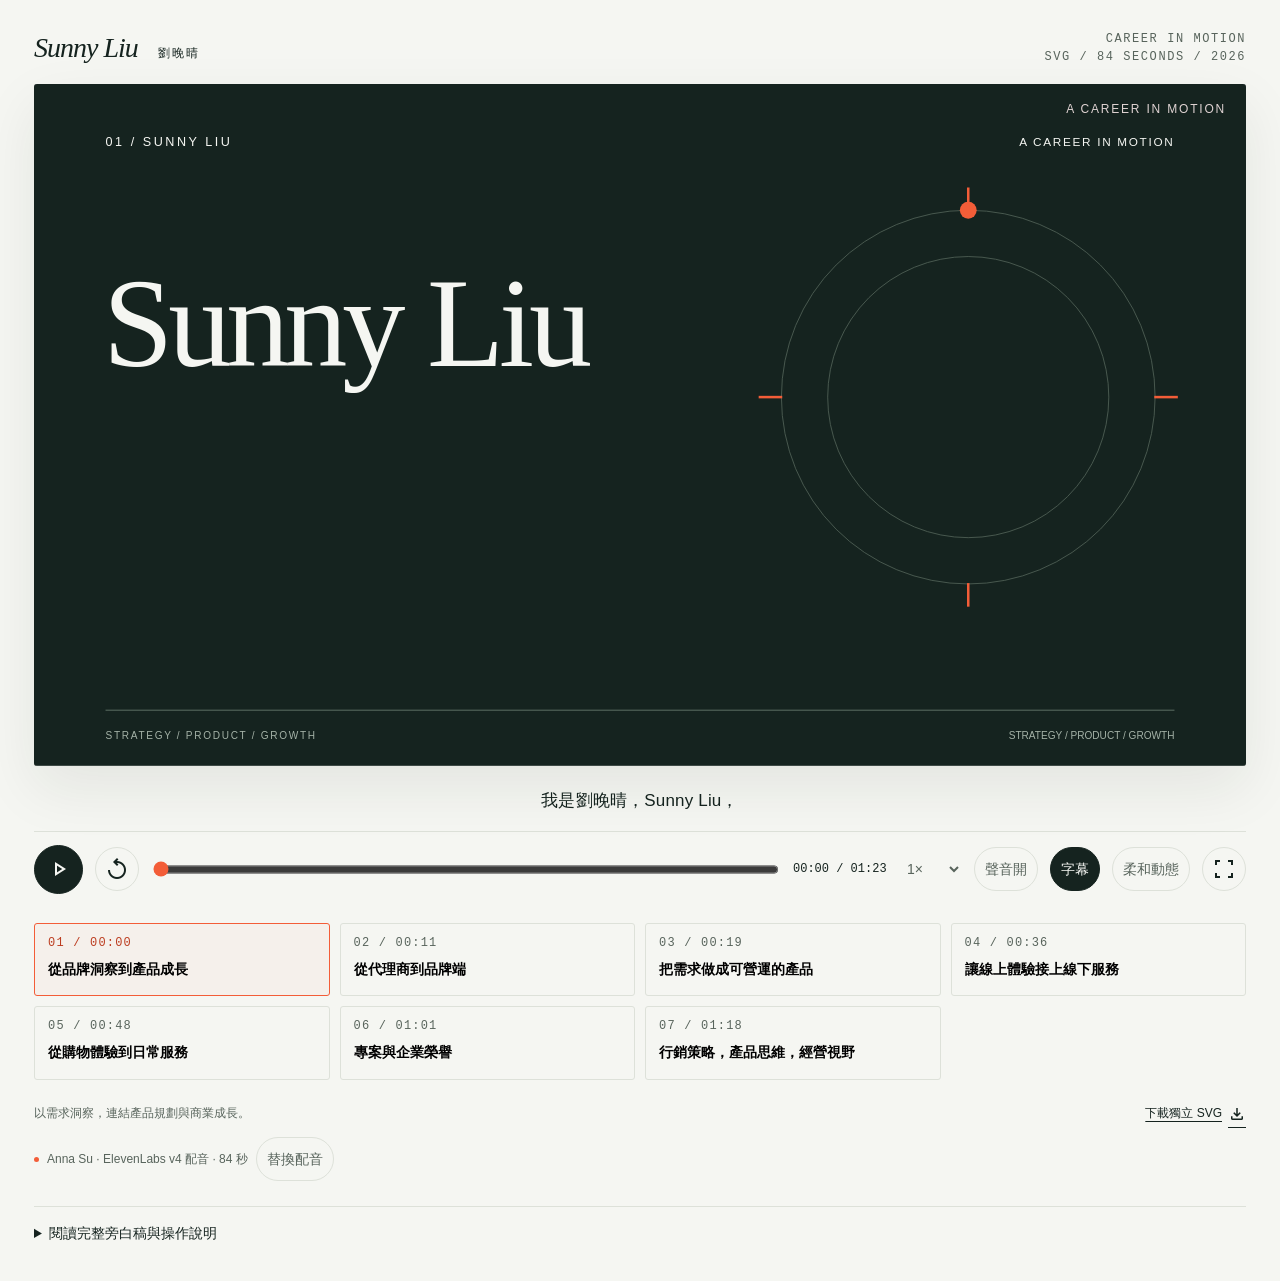
==== commit 03c263dc: "Integrate product experience, four awards and updated narration" ====
--- a/intro/index.html
+++ b/intro/index.html
@@ -1,19 +1,19 @@
 <!doctype html>
 <html lang="zh-Hant">
 <head><meta charset="utf-8"><meta name="viewport" content="width=device-width,initial-scale=1"><title>Sunny Liu 劉晚晴｜SVG 職涯介紹</title><meta name="description" content="以 SVG 動態敘事呈現 Sunny Liu 的品牌行銷與電商成長經驗。"><style>
-:root{--paper:#F5F6F2;--ink:#15231F;--red:#F35D38;--muted:#58645C;--line:#DDE1D9;--panel:#E9ECE4;color-scheme:light}*{box-sizing:border-box}body{margin:0;background:var(--paper);color:var(--ink);font:15px/1.6 -apple-system,BlinkMacSystemFont,'Noto Sans CJK TC','Microsoft JhengHei',sans-serif}button,input,select{font:inherit}button,select{cursor:pointer}button:focus-visible,a:focus-visible,input:focus-visible,select:focus-visible{outline:3px solid var(--red);outline-offset:4px}button{touch-action:manipulation}header{max-width:1360px;padding:30px 34px 18px;margin:auto;display:flex;align-items:center;justify-content:space-between;gap:18px}.wordmark{font:italic 28px Georgia,'Times New Roman',serif;letter-spacing:-1px}.edition{font:11px/1.5 ui-monospace,monospace;letter-spacing:.13em;color:var(--muted);text-align:right}main{max-width:1360px;margin:auto;padding:0 34px 36px}.stage-wrap{position:relative;background:var(--ink);border-radius:3px;overflow:hidden;box-shadow:0 22px 58px #15231F14}.stage-wrap svg{display:block;width:100%;height:auto;aspect-ratio:16/9}.stage-wrap:fullscreen{display:grid;place-items:center;background:var(--ink)}.stage-wrap:fullscreen svg{max-height:100vh;width:auto;max-width:100vw}.top-indicator{position:absolute;right:20px;top:16px;color:#f5f6f2;mix-blend-mode:difference;font-size:10px;letter-spacing:.15em;pointer-events:none}.captions{min-height:65px;display:flex;align-items:center;justify-content:center;max-width:980px;margin:0 auto;text-align:center;padding:16px 18px 12px;font-size:17px;font-weight:500;letter-spacing:.01em}.captions.off{visibility:hidden}.transport{display:flex;align-items:center;gap:12px;flex-wrap:wrap;padding:13px 0;border-top:1px solid var(--line)}.iconbtn{display:grid;place-items:center;width:42px;height:42px;padding:0;border:1px solid var(--line);border-radius:50%;color:var(--ink);background:transparent}.iconbtn:hover{background:#E4E8DF}.iconbtn svg{width:17px;height:17px}.play{background:var(--ink);border-color:var(--ink);color:var(--paper);width:49px;height:49px}.play:hover{background:#32433B}.timeline{flex:1;min-width:130px;accent-color:var(--red);cursor:pointer;height:23px}.clock{font:12px ui-monospace,monospace;min-width:95px;white-space:nowrap}.speed{border:0;background:transparent;padding:8px 3px;color:var(--muted);font-size:12px}.textbtn{padding:7px 10px;border:1px solid var(--line);border-radius:25px;background:transparent;color:var(--muted);font-size:12px;white-space:nowrap}.textbtn[aria-pressed="true"]{background:var(--ink);border-color:var(--ink);color:var(--paper)}.chapters{display:grid;grid-template-columns:repeat(6,1fr);gap:10px;margin:16px 0 24px}.chapter{padding:12px 13px 14px;border:1px solid var(--line);background:transparent;text-align:left;position:relative;overflow:hidden;border-radius:3px}.chapter small{display:block;color:var(--muted);font:10px ui-monospace,monospace;letter-spacing:.1em;margin-bottom:6px}.chapter span{font-size:13px;font-weight:600}.chapter[aria-current="true"]{border-color:var(--red);background:#F35D3809}.chapter[aria-current="true"] small{color:#B6381C}.chapter:after{content:'';position:absolute;bottom:0;left:0;height:2px;width:var(--progress,0%);background:var(--red)}.bottom{display:flex;justify-content:space-between;gap:24px;color:var(--muted);font-size:11px}.bottom p{margin:0;max-width:700px}.bottom a{color:var(--ink);text-underline-offset:4px;white-space:nowrap}.audio-note{display:flex;align-items:center;gap:8px;margin-top:14px;color:var(--muted);font-size:11px}.status-dot{width:5px;height:5px;border-radius:50%;background:var(--red)}details{border-top:1px solid var(--line);margin-top:25px;padding-top:15px;color:var(--muted);font-size:13px}summary{cursor:pointer;color:var(--ink)}.transcript{max-width:850px;columns:2;column-gap:30px}.transcript p{break-inside:avoid}input[type=file]{display:none}.noscript{background:#ffe9c6;padding:12px}body.embed header,body.embed .bottom,body.embed details{display:none}body.embed main{padding:0}body.embed .stage-wrap{border-radius:0;box-shadow:none}body.embed .transport,body.embed .chapters{margin-left:16px;margin-right:16px}body.embed .captions{font-size:15px}body.embed .audio-note{margin-left:16px;margin-bottom:15px}@media(max-width:760px){header{padding:18px 18px 12px}.wordmark{font-size:24px}.edition{font-size:9px}main{padding:0 14px 24px}.captions{font-size:14px;min-height:78px;padding:13px 10px;line-height:1.75}.transport{gap:9px}.play{width:43px;height:43px}.iconbtn{width:36px;height:36px}.timeline{flex:1;min-width:80px}.clock{font-size:10px;min-width:auto}.speed{font-size:11px}.transport .optional{display:inline-grid}.chapters{grid-template-columns:repeat(3,1fr);gap:7px;margin:12px 0 19px}.chapter{padding:10px}.chapter span{font-size:12px}.chapter small{font-size:9px}.bottom{display:block}.bottom a{display:inline-block;margin-top:10px}.transcript{columns:1}.top-indicator{font-size:7px;top:10px;right:12px}}@media(prefers-reduced-motion:reduce){*{scroll-behavior:auto!important}}
+:root{--paper:#F5F6F2;--ink:#15231F;--red:#F35D38;--muted:#58645C;--line:#DDE1D9;--panel:#E9ECE4;color-scheme:light}*{box-sizing:border-box}body{margin:0;background:var(--paper);color:var(--ink);font:15px/1.6 -apple-system,BlinkMacSystemFont,'Noto Sans CJK TC','Microsoft JhengHei',sans-serif}button,input,select{font:inherit}button,select{cursor:pointer}button:focus-visible,a:focus-visible,input:focus-visible,select:focus-visible{outline:3px solid var(--red);outline-offset:4px}button{touch-action:manipulation}header{max-width:1360px;padding:30px 34px 18px;margin:auto;display:flex;align-items:center;justify-content:space-between;gap:18px}.wordmark{font:italic 28px Georgia,'Times New Roman',serif;letter-spacing:-1px}.edition{font:11px/1.5 ui-monospace,monospace;letter-spacing:.13em;color:var(--muted);text-align:right}main{max-width:1360px;margin:auto;padding:0 34px 36px}.stage-wrap{position:relative;background:var(--ink);border-radius:3px;overflow:hidden;box-shadow:0 22px 58px #15231F14}.stage-wrap svg{display:block;width:100%;height:auto;aspect-ratio:16/9}.stage-wrap:fullscreen{display:grid;place-items:center;background:var(--ink)}.stage-wrap:fullscreen svg{max-height:100vh;width:auto;max-width:100vw}.top-indicator{position:absolute;right:20px;top:16px;color:#f5f6f2;mix-blend-mode:difference;font-size:10px;letter-spacing:.15em;pointer-events:none}.captions{min-height:65px;display:flex;align-items:center;justify-content:center;max-width:980px;margin:0 auto;text-align:center;padding:16px 18px 12px;font-size:17px;font-weight:500;letter-spacing:.01em}.captions.off{visibility:hidden}.transport{display:flex;align-items:center;gap:12px;flex-wrap:wrap;padding:13px 0;border-top:1px solid var(--line)}.iconbtn{display:grid;place-items:center;width:42px;height:42px;padding:0;border:1px solid var(--line);border-radius:50%;color:var(--ink);background:transparent}.iconbtn:hover{background:#E4E8DF}.iconbtn svg{width:17px;height:17px}.play{background:var(--ink);border-color:var(--ink);color:var(--paper);width:49px;height:49px}.play:hover{background:#32433B}.timeline{flex:1;min-width:130px;accent-color:var(--red);cursor:pointer;height:23px}.clock{font:12px ui-monospace,monospace;min-width:95px;white-space:nowrap}.speed{border:0;background:transparent;padding:8px 3px;color:var(--muted);font-size:12px}.textbtn{padding:7px 10px;border:1px solid var(--line);border-radius:25px;background:transparent;color:var(--muted);font-size:12px;white-space:nowrap}.textbtn[aria-pressed="true"]{background:var(--ink);border-color:var(--ink);color:var(--paper)}.chapters{display:grid;grid-template-columns:repeat(4,1fr);gap:10px;margin:16px 0 24px}.chapter{padding:12px 13px 14px;border:1px solid var(--line);background:transparent;text-align:left;position:relative;overflow:hidden;border-radius:3px}.chapter small{display:block;color:var(--muted);font:10px ui-monospace,monospace;letter-spacing:.1em;margin-bottom:6px}.chapter span{font-size:13px;font-weight:600}.chapter[aria-current="true"]{border-color:var(--red);background:#F35D3809}.chapter[aria-current="true"] small{color:#B6381C}.chapter:after{content:'';position:absolute;bottom:0;left:0;height:2px;width:var(--progress,0%);background:var(--red)}.bottom{display:flex;justify-content:space-between;gap:24px;color:var(--muted);font-size:11px}.bottom p{margin:0;max-width:700px}.bottom a{color:var(--ink);text-underline-offset:4px;white-space:nowrap}.audio-note{display:flex;align-items:center;gap:8px;margin-top:14px;color:var(--muted);font-size:11px}.status-dot{width:5px;height:5px;border-radius:50%;background:var(--red)}details{border-top:1px solid var(--line);margin-top:25px;padding-top:15px;color:var(--muted);font-size:13px}summary{cursor:pointer;color:var(--ink)}.transcript{max-width:850px;columns:2;column-gap:30px}.transcript p{break-inside:avoid}input[type=file]{display:none}.noscript{background:#ffe9c6;padding:12px}body.embed header,body.embed .bottom,body.embed details{display:none}body.embed main{padding:0}body.embed .stage-wrap{border-radius:0;box-shadow:none}body.embed .transport,body.embed .chapters{margin-left:16px;margin-right:16px}body.embed .captions{font-size:15px}body.embed .audio-note{margin-left:16px;margin-bottom:15px}@media(max-width:760px){header{padding:18px 18px 12px}.wordmark{font-size:24px}.edition{font-size:9px}main{padding:0 14px 24px}.captions{font-size:14px;min-height:78px;padding:13px 10px;line-height:1.75}.transport{gap:9px}.play{width:43px;height:43px}.iconbtn{width:36px;height:36px}.timeline{flex:1;min-width:80px}.clock{font-size:10px;min-width:auto}.speed{font-size:11px}.transport .optional{display:inline-grid}.chapters{grid-template-columns:repeat(3,1fr);gap:7px;margin:12px 0 19px}.chapter{padding:10px}.chapter span{font-size:12px}.chapter small{font-size:9px}.bottom{display:block}.bottom a{display:inline-block;margin-top:10px}.transcript{columns:1}.top-indicator{font-size:7px;top:10px;right:12px}}@media(prefers-reduced-motion:reduce){*{scroll-behavior:auto!important}}
 button.iconbtn,button.textbtn,.speed{min-width:44px;min-height:44px}.textbtn{font-size:14px}.speed{font-size:14px}.clock{min-height:44px;display:flex;align-items:center}@media(max-width:760px){.transport{gap:8px}.iconbtn{width:44px;height:44px}.captions{min-height:78px}.edition{font-size:10px}.audio-note{flex-wrap:wrap}.audio-note span{flex:1;min-width:120px}}
 </style><style>/* Integrated accessibility refinement. */:root{--muted:#58645c}body{font-size:16px}.edition,.clock,.speed,.textbtn,.chapter small,.bottom,.audio-note,.top-indicator{font-size:12px}.chapter span,details,.speed,.textbtn{font-size:14px}.chapter[aria-current="true"] small{color:#bc3d20}.textbtn,.iconbtn{min-height:44px;min-width:44px}@media(max-width:760px){.edition,.clock,.chapter small,.bottom,.audio-note{font-size:12px}.chapter span,.speed,.textbtn{font-size:14px}.captions{font-size:16px}.iconbtn,.play{width:44px;height:44px}.transport{gap:8px}.clock{width:calc(100% - 160px);order:5}.timeline{min-width:100px}.chapter{padding:10px 7px}body.embed .captions{font-size:16px}}</style><style>/* Official Google Material Symbols subset embedded for offline playback. */@font-face{font-family:'Material Symbols Outlined';font-style:normal;font-weight:400;font-display:block;src:url([data-uri]) format('truetype')}.mi{font-family:'Material Symbols Outlined';font-weight:400;font-style:normal;font-size:24px;line-height:1;letter-spacing:normal;text-transform:none;display:inline-flex;align-items:center;justify-content:center;white-space:nowrap;word-wrap:normal;direction:ltr;vertical-align:middle;font-feature-settings:'liga';-webkit-font-feature-settings:'liga';-webkit-font-smoothing:antialiased;user-select:none;flex-shrink:0}.sr-only{position:absolute!important;width:1px!important;height:1px!important;padding:0!important;margin:-1px!important;overflow:hidden!important;clip:rect(0,0,0,0)!important;white-space:nowrap!important;border:0!important}.iconbtn .mi{font-size:24px}.bottom a{display:inline-flex;align-items:center;gap:6px}.bottom a .mi{font-size:18px}</style></head><body>
-<header><div class="wordmark">Sunny Liu<span style="font:12px sans-serif;letter-spacing:.16em;margin-left:20px">劉晚晴</span></div><div class="edition">CAREER IN MOTION<br>SVG / 64 SECONDS / 2026</div></header>
-<main><noscript><p class="noscript">此播放器需要 JavaScript。您可以開啟同資料夾的 sunny-liu-intro.svg 觀看獨立 SVG 動畫，或閱讀下方文字稿。</p></noscript><section aria-label="SVG 職涯介紹動畫" class="stage-wrap" id="stageWrap"><svg xmlns="http://www.w3.org/2000/svg" id="film" viewBox="0 0 1440 810" role="img" aria-labelledby="filmTitle filmDesc"><title id="filmTitle">Sunny Liu 劉晚晴：行銷策略，經營視野</title><desc id="filmDesc">64 秒 SVG 職涯介紹：十八年行銷，從廣告代理到寶島眼鏡電商，年營收從五十萬到破億，站內轉換率提升百分之十，CPA 降低百分之二十五以上，會員再購率百分之三十四。所有數字來自提供的履歷。</desc><rect x="0" y="0" width="1440" height="810" rx="0" fill="#F5F6F2" /><g class="scene" id="scene-0" data-start="0" style="display:inline"><rect x="0" y="0" width="1440" height="810" rx="0" fill="#15231F" /><text x="85" y="74" font-family="Arial,Noto Sans CJK TC,Microsoft JhengHei,sans-serif" font-size="15" font-weight="500" fill="#F5F6F2" text-anchor="start" letter-spacing="3">01  /  SUNNY LIU</text><text x="1355" y="74" font-family="Arial,Noto Sans CJK TC,Microsoft JhengHei,sans-serif" font-size="14" font-weight="400" fill="#F5F6F2" text-anchor="end" letter-spacing="2">A CAREER IN MOTION</text><text x="82" y="335" font-family="Georgia,Times New Roman,serif" font-size="150" font-weight="400" fill="#F5F6F2" text-anchor="start" letter-spacing="-6">Sunny Liu</text><g data-in="0.193856" data-dur="0.697881" data-dx="0" data-dy="28"><text x="91" y="430" font-family="Arial,Noto Sans CJK TC,Microsoft JhengHei,sans-serif" font-size="62" font-weight="600" fill="#F5F6F2" text-anchor="start" letter-spacing="10">劉晚晴</text></g><g data-in="0.96928" data-dur="0.697881" data-dx="0" data-dy="28"><text x="90" y="559" font-family="Arial,Noto Sans CJK TC,Microsoft JhengHei,sans-serif" font-size="46" font-weight="600" fill="#F5F6F2" text-anchor="start">讓行銷，長成生意。</text></g><g data-in="1.667161" data-dur="0.697881" data-dx="0" data-dy="28"><text x="93" y="611" font-family="Arial,Noto Sans CJK TC,Microsoft JhengHei,sans-serif" font-size="15" font-weight="400" fill="#98A79D" text-anchor="start" letter-spacing="2">MARKETING STRATEGY  ×  BUSINESS MINDSET</text></g><circle cx="1110" cy="372" r="222" fill="none" stroke="#526257" stroke-width="1" /><circle cx="1110" cy="372" r="167" fill="none" stroke="#526257" stroke-width="1" /><path d="M1110 150 A222 222 0 1 1 888 372" fill="none" stroke="#F35D38" stroke-width="8" stroke-linecap="round" stroke-linejoin="round" data-draw="0.116314" data-dur="1.938559" id="introArc" /><g data-travel="introArc" data-period="6.978814" data-offset="0.0"><circle cx="0" cy="0" r="10" fill="#F35D38" stroke="#F35D38" stroke-width="0" /></g><g data-rotate="1110,372,10.316940"><line x1="861" y1="372" x2="889" y2="372" stroke="#F35D38" stroke-width="3" /><line x1="1331" y1="372" x2="1359" y2="372" stroke="#F35D38" stroke-width="3" /><line x1="1110" y1="123" x2="1110" y2="151" stroke="#F35D38" stroke-width="3" /><line x1="1110" y1="593" x2="1110" y2="621" stroke="#F35D38" stroke-width="3" /></g><g data-in="0.387712" data-dur="1.008051" data-dx="0" data-dy="50"><text x="1110" y="412" font-family="Georgia,Times New Roman,serif" font-size="146" font-weight="400" fill="#F35D38" text-anchor="middle">18</text></g><g data-in="1.31822" data-dur="0.697881" data-dx="0" data-dy="28"><text x="1110" y="474" font-family="Arial,Noto Sans CJK TC,Microsoft JhengHei,sans-serif" font-size="23" font-weight="500" fill="#F5F6F2" text-anchor="middle">年 行 銷 實 戰</text></g><line x1="85" y1="744" x2="1355" y2="744" stroke="#697B71" stroke-width="1" /><text x="85" y="778" font-family="Arial,Noto Sans CJK TC,Microsoft JhengHei,sans-serif" font-size="12" font-weight="400" fill="#A4B2A7" text-anchor="start" letter-spacing="2">STRATEGY  /  COMMERCE  /  GROWTH</text><text x="1355" y="778" font-family="Arial,Noto Sans CJK TC,Microsoft JhengHei,sans-serif" font-size="12" font-weight="400" fill="#A4B2A7" text-anchor="end">履歷 2026 · 內容依來源自述</text></g><g class="scene" id="scene-1" data-start="9.15" style="display:none"><rect x="0" y="0" width="1440" height="810" rx="0" fill="#F5F6F2" /><text x="85" y="74" font-family="Arial,Noto Sans CJK TC,Microsoft JhengHei,sans-serif" font-size="15" font-weight="500" fill="#15231F" text-anchor="start" letter-spacing="3">02  /  SUNNY LIU</text><text x="1355" y="74" font-family="Arial,Noto Sans CJK TC,Microsoft JhengHei,sans-serif" font-size="14" font-weight="400" fill="#15231F" text-anchor="end" letter-spacing="2">THE CAREER SHIFT</text><g data-in="0.106261" data-dur="0.637563" data-dx="0" data-dy="28"><text x="85" y="219" font-family="Arial,Noto Sans CJK TC,Microsoft JhengHei,sans-serif" font-size="70" font-weight="700" fill="#15231F" text-anchor="start">從整合行銷</text></g><g data-in="0.495882" data-dur="0.637563" data-dx="0" data-dy="28"><text x="85" y="312" font-family="Arial,Noto Sans CJK TC,Microsoft JhengHei,sans-serif" font-size="70" font-weight="700" fill="#15231F" text-anchor="start">走向品牌經營</text></g><g data-in="0.850084" data-dur="0.637563" data-dx="0" data-dy="28"><text x="90" y="391" font-family="Arial,Noto Sans CJK TC,Microsoft JhengHei,sans-serif" font-size="25" font-weight="400" fill="#58645C" text-anchor="start">把跨媒體的視野</text></g><g data-in="1.098025" data-dur="0.637563" data-dx="0" data-dy="28"><text x="90" y="432" font-family="Arial,Noto Sans CJK TC,Microsoft JhengHei,sans-serif" font-size="25" font-weight="400" fill="#58645C" text-anchor="start">帶進品牌的每一個決策</text></g><path d="M795 192 L795 604" fill="none" stroke="#F35D38" stroke-width="4" stroke-linecap="round" stroke-linejoin="round" data-draw="0.283361" data-dur="2.266891" id="careerLine" /><g data-travel="careerLine" data-period="4.25042" data-offset="0.0"><circle cx="0" cy="0" r="7" fill="#F35D38" stroke="#F35D38" stroke-width="0" /></g><g data-in="0.425042" data-dur="0.637563" data-dx="0" data-dy="28"><circle cx="795" cy="233" r="12" fill="#F5F6F2" stroke="#F35D38" stroke-width="4" /><text x="835" y="230" font-family="Georgia,Times New Roman,serif" font-size="51" font-weight="400" fill="#15231F" text-anchor="start">2008—2017</text><text x="839" y="291" font-family="Arial,Noto Sans CJK TC,Microsoft JhengHei,sans-serif" font-size="27" font-weight="600" fill="#15231F" text-anchor="start">廣告代理｜副業務總監</text><text x="839" y="334" font-family="Arial,Noto Sans CJK TC,Microsoft JhengHei,sans-serif" font-size="20" font-weight="400" fill="#58645C" text-anchor="start">整合行銷 · 跨媒體專案</text></g><g data-in="5.808908" data-dur="0.637563" data-dx="0" data-dy="28"><circle cx="795" cy="488" r="12" fill="#F35D38" stroke="#F35D38" stroke-width="4" /><text x="835" y="486" font-family="Georgia,Times New Roman,serif" font-size="51" font-weight="400" fill="#15231F" text-anchor="start">2017—至今</text><text x="839" y="550" font-family="Arial,Noto Sans CJK TC,Microsoft JhengHei,sans-serif" font-size="33" font-weight="600" fill="#15231F" text-anchor="start">寶島眼鏡</text><text x="839" y="593" font-family="Arial,Noto Sans CJK TC,Microsoft JhengHei,sans-serif" font-size="24" font-weight="400" fill="#58645C" text-anchor="start">行銷部經理／電商事業主管</text></g><g data-in="1.416807" data-dur="0.637563" data-dx="0" data-dy="28"><rect x="90" y="533" width="175" height="113" rx="4" fill="#E6EAE2" /><circle cx="111" cy="557" r="4" fill="#F35D38" stroke="#F35D38" stroke-width="0" /><text x="108" y="590" font-family="Arial,Noto Sans CJK TC,Microsoft JhengHei,sans-serif" font-size="13" font-weight="500" fill="#58645C" text-anchor="start">INSIGHT</text><text x="108" y="622" font-family="Arial,Noto Sans CJK TC,Microsoft JhengHei,sans-serif" font-size="21" font-weight="600" fill="#15231F" text-anchor="start">市場洞察</text></g><g data-in="1.735588" data-dur="0.637563" data-dx="0" data-dy="28"><rect x="288" y="533" width="175" height="113" rx="4" fill="#E6EAE2" /><circle cx="309" cy="557" r="4" fill="#F35D38" stroke="#F35D38" stroke-width="0" /><text x="306" y="590" font-family="Arial,Noto Sans CJK TC,Microsoft JhengHei,sans-serif" font-size="13" font-weight="500" fill="#58645C" text-anchor="start">STRATEGY</text><text x="306" y="622" font-family="Arial,Noto Sans CJK TC,Microsoft JhengHei,sans-serif" font-size="21" font-weight="600" fill="#15231F" text-anchor="start">整合策略</text></g><g data-in="2.05437" data-dur="0.637563" data-dx="0" data-dy="28"><rect x="486" y="533" width="175" height="113" rx="4" fill="#E6EAE2" /><circle cx="507" cy="557" r="4" fill="#F35D38" stroke="#F35D38" stroke-width="0" /><text x="504" y="590" font-family="Arial,Noto Sans CJK TC,Microsoft JhengHei,sans-serif" font-size="13" font-weight="500" fill="#58645C" text-anchor="start">EXECUTION</text><text x="504" y="622" font-family="Arial,Noto Sans CJK TC,Microsoft JhengHei,sans-serif" font-size="21" font-weight="600" fill="#15231F" text-anchor="start">專案執行</text></g><line x1="85" y1="744" x2="1355" y2="744" stroke="#D5DBD2" stroke-width="1" /><text x="85" y="778" font-family="Arial,Noto Sans CJK TC,Microsoft JhengHei,sans-serif" font-size="12" font-weight="400" fill="#58645C" text-anchor="start" letter-spacing="2">STRATEGY  /  COMMERCE  /  GROWTH</text><text x="1355" y="778" font-family="Arial,Noto Sans CJK TC,Microsoft JhengHei,sans-serif" font-size="12" font-weight="400" fill="#58645C" text-anchor="end">履歷 2026 · 內容依來源自述</text></g><g class="scene" id="scene-2" data-start="17.58" style="display:none"><rect x="0" y="0" width="1440" height="810" rx="0" fill="#F5F6F2" /><text x="85" y="74" font-family="Arial,Noto Sans CJK TC,Microsoft JhengHei,sans-serif" font-size="15" font-weight="500" fill="#15231F" text-anchor="start" letter-spacing="3">03  /  SUNNY LIU</text><text x="1355" y="74" font-family="Arial,Noto Sans CJK TC,Microsoft JhengHei,sans-serif" font-size="14" font-weight="400" fill="#15231F" text-anchor="end" letter-spacing="2">BUILD. CONNECT. SCALE.</text><g data-in="0.075681" data-dur="0.681127" data-dx="0" data-dy="28"><text x="85" y="208" font-family="Arial,Noto Sans CJK TC,Microsoft JhengHei,sans-serif" font-size="63" font-weight="700" fill="#15231F" text-anchor="start">從零到一，讓成長發生。</text></g><g data-in="0.454085" data-dur="0.681127" data-dx="0" data-dy="28"><text x="90" y="263" font-family="Arial,Noto Sans CJK TC,Microsoft JhengHei,sans-serif" font-size="25" font-weight="400" fill="#58645C" text-anchor="start">寶島眼鏡｜電商年營收</text></g><g data-in="0.756808" data-dur="0.681127" data-dx="0" data-dy="28"><text x="90" y="463" font-family="Georgia,Times New Roman,serif" font-size="150" font-weight="400" fill="#15231F" text-anchor="start">50</text><text x="259" y="453" font-family="Arial,Noto Sans CJK TC,Microsoft JhengHei,sans-serif" font-size="61" font-weight="600" fill="#15231F" text-anchor="start">萬</text></g><path d="M401 406 C532 406 578 335 743 335 L837 335" fill="none" stroke="#F35D38" stroke-width="5" stroke-linecap="round" stroke-linejoin="round" data-draw="1.513615" data-dur="1.892019" id="revenuePath" /><path d="M819 322 L838 335 L819 348" fill="none" stroke="#F35D38" stroke-width="5" stroke-linecap="round" stroke-linejoin="round" /><g data-travel="revenuePath" data-period="4.540845" data-offset="0.151362"><circle cx="0" cy="0" r="9" fill="#F35D38" stroke="#F35D38" stroke-width="0" /></g><g data-in="2.421784" data-dur="0.946009" data-dx="0" data-dy="55"><text x="912" y="455" font-family="Georgia,Times New Roman,serif" font-size="170" font-weight="400" fill="#F35D38" text-anchor="start">1</text><text x="1001" y="446" font-family="Arial,Noto Sans CJK TC,Microsoft JhengHei,sans-serif" font-size="105" font-weight="600" fill="#F35D38" text-anchor="start">億+</text></g><g data-in="3.481315" data-dur="0.681127" data-dx="0" data-dy="28"><text x="910" y="496" font-family="Arial,Noto Sans CJK TC,Microsoft JhengHei,sans-serif" font-size="23" font-weight="600" fill="#15231F" text-anchor="start">從 50 萬，提升至破億規模</text></g><g data-in="4.01108" data-dur="0.681127" data-dx="0" data-dy="28"><text x="92" y="512" font-family="Arial,Noto Sans CJK TC,Microsoft JhengHei,sans-serif" font-size="17" font-weight="400" fill="#58645C" text-anchor="start">起點至成果｜原履歷未列幣別、達成年度與逐年數值</text></g><path d="M172 617 H1245" fill="none" stroke="#15231F" stroke-width="2" stroke-linecap="round" stroke-linejoin="round" data-draw="9.157371" data-dur="2.270423" id="platformPath" /><g data-in="9.157371" data-dur="0.756808" data-dx="0" data-dy="30"><rect x="90" y="570" width="268" height="103" rx="3" fill="#F5F6F2" stroke="#D5DBD2" /><text x="109" y="602" font-family="Arial,Noto Sans CJK TC,Microsoft JhengHei,sans-serif" font-size="12" font-weight="500" fill="#F35D38" text-anchor="start">01</text><text x="110" y="644" font-family="Arial,Noto Sans CJK TC,Microsoft JhengHei,sans-serif" font-size="27" font-weight="600" fill="#15231F" text-anchor="start">平台規劃</text><circle cx="323" cy="621" r="9" fill="#F5F6F2" stroke="#F35D38" stroke-width="2" /></g><g data-in="9.724977" data-dur="0.756808" data-dx="0" data-dy="30"><rect x="418" y="570" width="268" height="103" rx="3" fill="#F5F6F2" stroke="#D5DBD2" /><text x="437" y="602" font-family="Arial,Noto Sans CJK TC,Microsoft JhengHei,sans-serif" font-size="12" font-weight="500" fill="#F35D38" text-anchor="start">02</text><text x="438" y="644" font-family="Arial,Noto Sans CJK TC,Microsoft JhengHei,sans-serif" font-size="27" font-weight="600" fill="#15231F" text-anchor="start">測試驗證</text><circle cx="651" cy="621" r="9" fill="#F5F6F2" stroke="#F35D38" stroke-width="2" /></g><g data-in="10.292582" data-dur="0.756808" data-dx="0" data-dy="30"><rect x="746" y="570" width="268" height="103" rx="3" fill="#F5F6F2" stroke="#D5DBD2" /><text x="765" y="602" font-family="Arial,Noto Sans CJK TC,Microsoft JhengHei,sans-serif" font-size="12" font-weight="500" fill="#F35D38" text-anchor="start">03</text><text x="766" y="644" font-family="Arial,Noto Sans CJK TC,Microsoft JhengHei,sans-serif" font-size="27" font-weight="600" fill="#15231F" text-anchor="start">金物流整合</text><circle cx="979" cy="621" r="9" fill="#F5F6F2" stroke="#F35D38" stroke-width="2" /></g><g data-in="10.860188" data-dur="0.756808" data-dx="0" data-dy="30"><rect x="1074" y="570" width="268" height="103" rx="3" fill="#F5F6F2" stroke="#D5DBD2" /><text x="1093" y="602" font-family="Arial,Noto Sans CJK TC,Microsoft JhengHei,sans-serif" font-size="12" font-weight="500" fill="#F35D38" text-anchor="start">04</text><text x="1094" y="644" font-family="Arial,Noto Sans CJK TC,Microsoft JhengHei,sans-serif" font-size="27" font-weight="600" fill="#15231F" text-anchor="start">服務營運</text><circle cx="1307" cy="621" r="9" fill="#F5F6F2" stroke="#F35D38" stroke-width="2" /></g><g data-travel="platformPath" data-period="6.05446" data-offset="0.0"><circle cx="0" cy="0" r="5" fill="#F35D38" stroke="#F35D38" stroke-width="0" /></g><line x1="85" y1="744" x2="1355" y2="744" stroke="#D5DBD2" stroke-width="1" /><text x="85" y="778" font-family="Arial,Noto Sans CJK TC,Microsoft JhengHei,sans-serif" font-size="12" font-weight="400" fill="#58645C" text-anchor="start" letter-spacing="2">STRATEGY  /  COMMERCE  /  GROWTH</text><text x="1355" y="778" font-family="Arial,Noto Sans CJK TC,Microsoft JhengHei,sans-serif" font-size="12" font-weight="400" fill="#58645C" text-anchor="end">履歷 2026 · 內容依來源自述</text></g><g class="scene" id="scene-3" data-start="33.7" style="display:none"><rect x="0" y="0" width="1440" height="810" rx="0" fill="#15231F" /><text x="85" y="74" font-family="Arial,Noto Sans CJK TC,Microsoft JhengHei,sans-serif" font-size="15" font-weight="500" fill="#F5F6F2" text-anchor="start" letter-spacing="3">04  /  SUNNY LIU</text><text x="1355" y="74" font-family="Arial,Noto Sans CJK TC,Microsoft JhengHei,sans-serif" font-size="14" font-weight="400" fill="#F5F6F2" text-anchor="end" letter-spacing="2">EXPERIENCE DRIVES CONVERSION</text><g data-in="0.111607" data-dur="0.669643" data-dx="0" data-dy="28"><text x="85" y="197" font-family="Arial,Noto Sans CJK TC,Microsoft JhengHei,sans-serif" font-size="63" font-weight="700" fill="#F5F6F2" text-anchor="start">讓科技，貼近顧客。</text></g><g data-in="0.520833" data-dur="0.669643" data-dx="0" data-dy="28"><text x="91" y="255" font-family="Arial,Noto Sans CJK TC,Microsoft JhengHei,sans-serif" font-size="27" font-weight="400" fill="#B0BBAF" text-anchor="start">AI 推薦 × AR 試戴</text></g><path d="M173 464 C255 377 437 377 522 464 M173 464 C261 538 437 538 522 464" fill="none" stroke="#526257" stroke-width="2" stroke-linecap="round" stroke-linejoin="round" data-draw="0.372024" data-dur="2.083333" id="recommendLoop" /><g data-in="0.520833" data-dur="0.669643" data-dx="0" data-dy="28"><circle cx="173" cy="464" r="14" fill="#F35D38" stroke="#F35D38" stroke-width="0" /><circle cx="173" cy="464" r="29" fill="none" stroke="#526257" stroke-width="1" /></g><g data-in="0.744048" data-dur="0.669643" data-dx="0" data-dy="28"><circle cx="350" cy="395" r="14" fill="#F35D38" stroke="#F35D38" stroke-width="0" /><circle cx="350" cy="395" r="29" fill="none" stroke="#526257" stroke-width="1" /></g><g data-in="0.967262" data-dur="0.669643" data-dx="0" data-dy="28"><circle cx="350" cy="533" r="14" fill="#F35D38" stroke="#F35D38" stroke-width="0" /><circle cx="350" cy="533" r="29" fill="none" stroke="#526257" stroke-width="1" /></g><g data-in="1.190476" data-dur="0.669643" data-dx="0" data-dy="28"><circle cx="522" cy="464" r="14" fill="#F35D38" stroke="#F35D38" stroke-width="0" /><circle cx="522" cy="464" r="29" fill="none" stroke="#526257" stroke-width="1" /></g><path d="M145 446 L186 446 L205 493 Q215 520 247 520 L285 520 Q318 520 323 485 L326 451 Q293 431 256 431 Q218 431 186 446 M326 451 Q349 440 371 451 M371 451 L374 485 Q379 520 412 520 L450 520 Q482 520 492 493 L511 446 Q479 431 441 431 Q404 431 371 451 M511 446 L552 446" fill="none" stroke="#F5F6F2" stroke-width="5" stroke-linecap="round" stroke-linejoin="round" data-draw="0.818452" data-dur="2.157738" id="glassesLine" /><g data-travel="recommendLoop" data-period="4.464286" data-offset="0.0"><circle cx="0" cy="0" r="5" fill="#F35D38" stroke="#F35D38" stroke-width="0" /></g><g data-in="2.008929" data-dur="0.669643" data-dx="0" data-dy="28"><text x="350" y="607" font-family="Arial,Noto Sans CJK TC,Microsoft JhengHei,sans-serif" font-size="21" font-weight="500" fill="#B0BBAF" text-anchor="middle">更貼近需求的推薦與試戴體驗</text></g><line x1="695" y1="322" x2="695" y2="661" stroke="#526257" stroke-width="1" /><g data-in="2.455357" data-dur="0.967262" data-dx="0" data-dy="50"><text x="770" y="516" font-family="Georgia,Times New Roman,serif" font-size="162" font-weight="400" fill="#F35D38" text-anchor="start" letter-spacing="-7">+10%</text></g><g data-in="3.348214" data-dur="0.669643" data-dx="0" data-dy="28"><text x="779" y="586" font-family="Arial,Noto Sans CJK TC,Microsoft JhengHei,sans-serif" font-size="35" font-weight="600" fill="#F5F6F2" text-anchor="start">站內轉換率提升</text></g><g data-in="3.943452" data-dur="0.669643" data-dx="0" data-dy="28"><text x="782" y="636" font-family="Arial,Noto Sans CJK TC,Microsoft JhengHei,sans-serif" font-size="21" font-weight="400" fill="#A5B3A8" text-anchor="start">AI 推薦與 AR 試戴導入成果</text></g><line x1="85" y1="744" x2="1355" y2="744" stroke="#697B71" stroke-width="1" /><text x="85" y="778" font-family="Arial,Noto Sans CJK TC,Microsoft JhengHei,sans-serif" font-size="12" font-weight="400" fill="#A4B2A7" text-anchor="start" letter-spacing="2">STRATEGY  /  COMMERCE  /  GROWTH</text><text x="1355" y="778" font-family="Arial,Noto Sans CJK TC,Microsoft JhengHei,sans-serif" font-size="12" font-weight="400" fill="#A4B2A7" text-anchor="end">履歷 2026 · 內容依來源自述</text></g><g class="scene" id="scene-4" data-start="39.95" style="display:none"><rect x="0" y="0" width="1440" height="810" rx="0" fill="#F5F6F2" /><text x="85" y="74" font-family="Arial,Noto Sans CJK TC,Microsoft JhengHei,sans-serif" font-size="15" font-weight="50